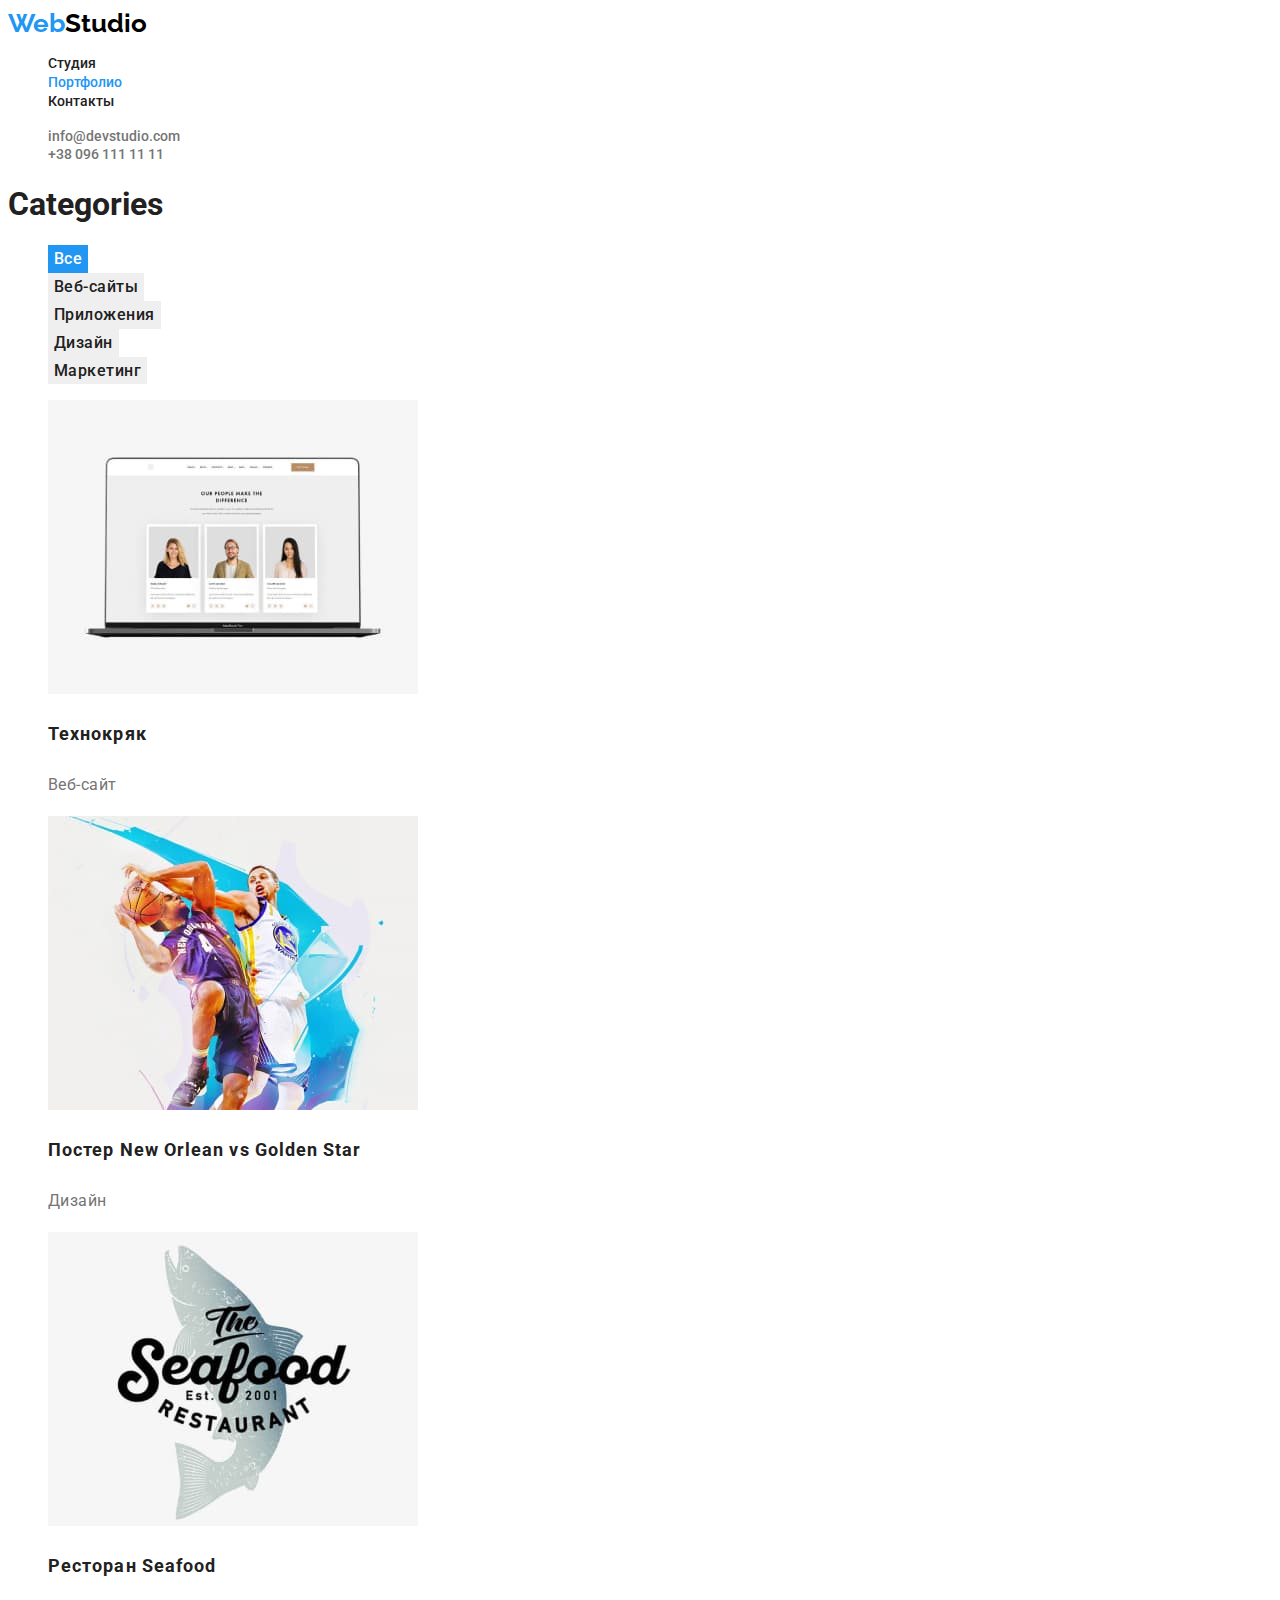
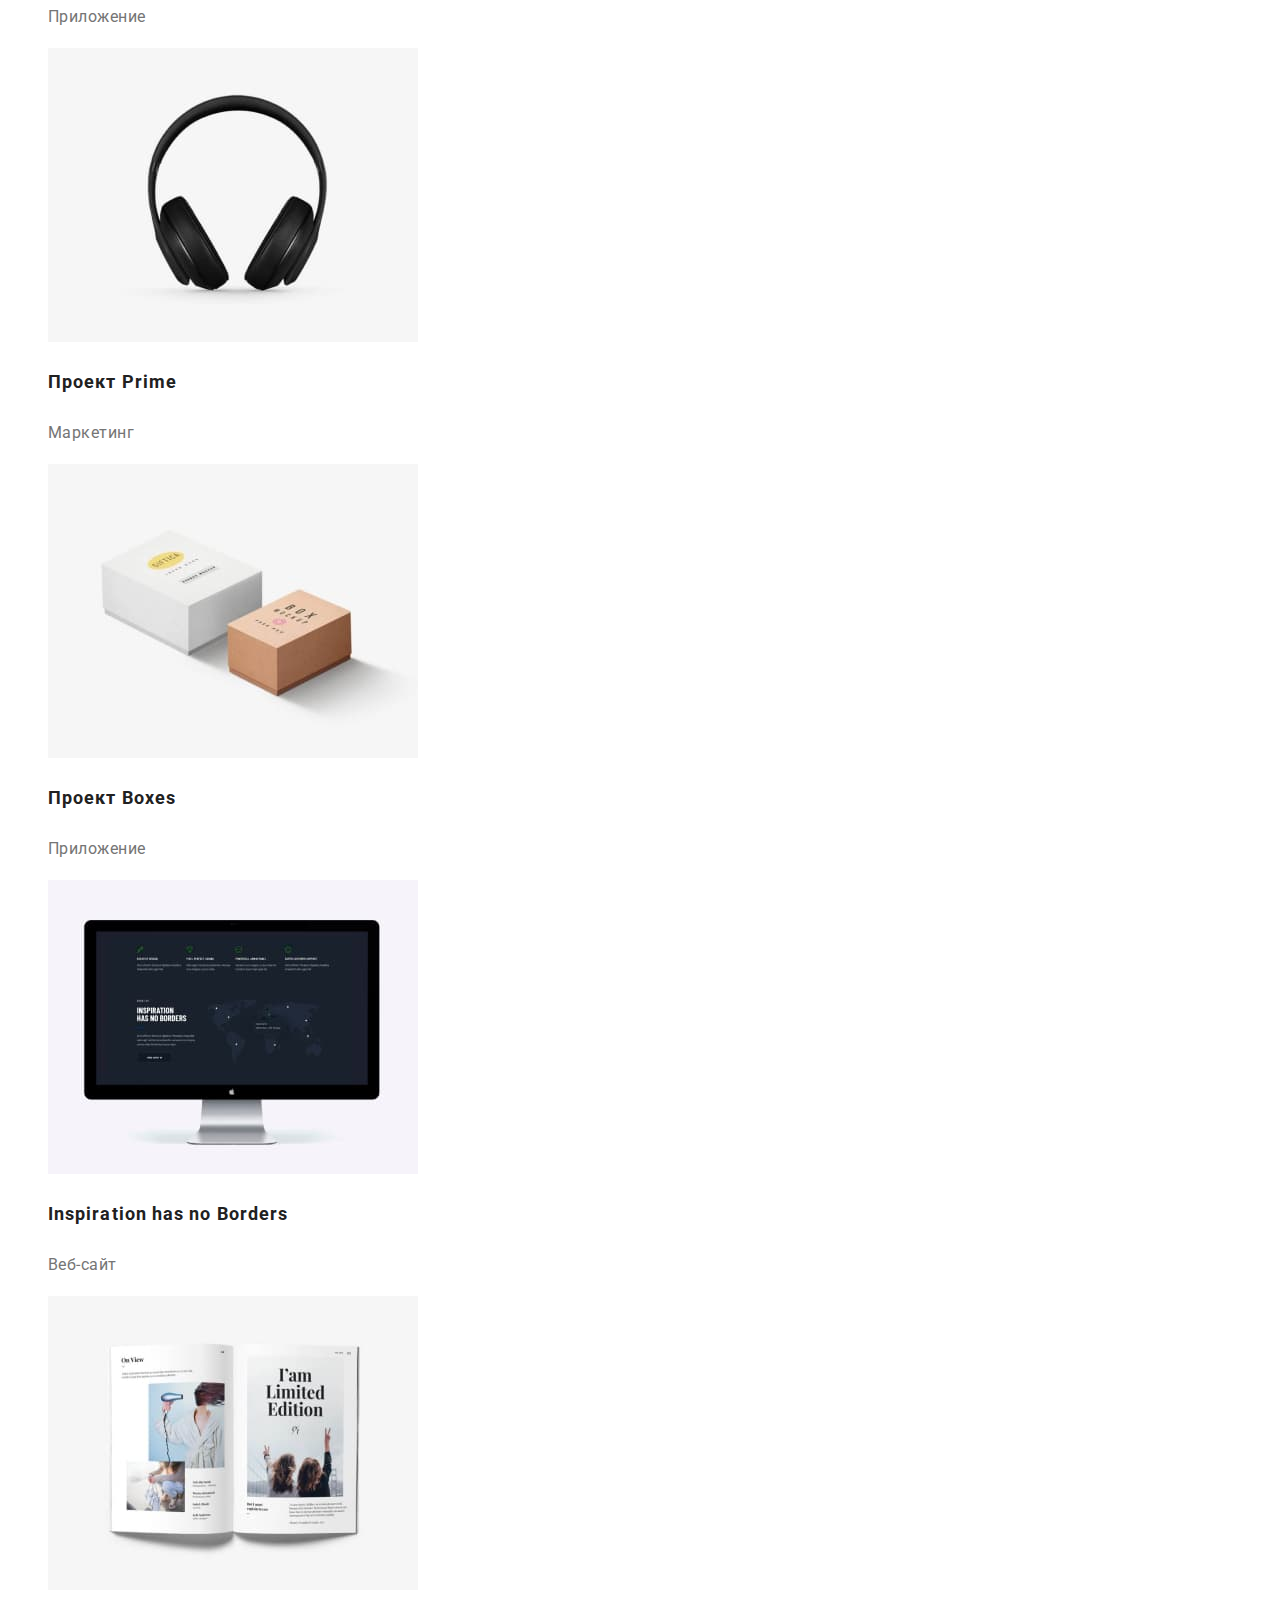
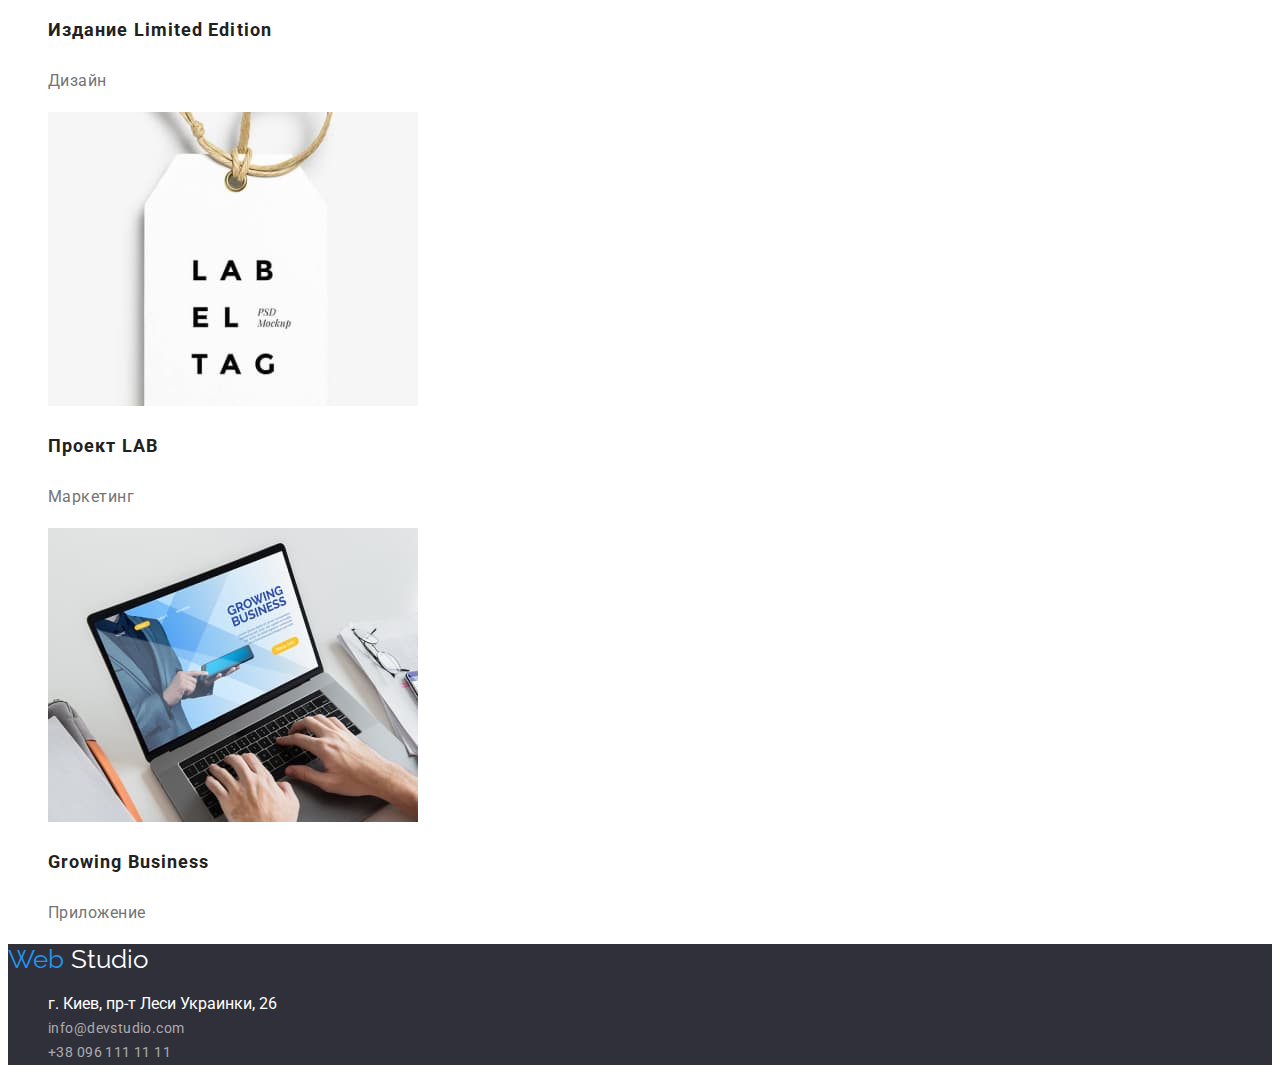
==== portfolio.html @ 00b762d5 "Перенёс файлы с второго репозитория" ====
<!DOCTYPE html>
<html lang="ru">
  <head>
    <meta charset="UTF-8" />
    <meta http-equiv="X-UA-Compatible" content="IE=edge" />
    <meta name="Portfolio" content="width=device-width, initial-scale=1.0" />
    <title>Document</title>
    <link rel="preconnect" href="https://fonts.googleapis.com" />
    <link rel="preconnect" href="https://fonts.gstatic.com" crossorigin />
    <link
      href="https://fonts.googleapis.com/css2?family=Raleway:wght@700&family=Roboto:wght@400;500;700;900&display=swap"
      rel="stylesheet"
    />
    <link rel="stylesheet" href="./css/style.css" />
  </head>
  <body>
    <!-- Шапка -->
    <header class="cap">
      <nav>
        <a href="./index.html" class="logo"
          ><span class="logo-blue">Web</span>Studio</a
        >
        <ul class="navigationtabs">
          <li><a href="./index.html" class="link">Студия</a></li>
          <li><a href="./portfolio.html" class="link active">Портфолио</a></li>
          <li><a href="" class="link">Контакты</a></li>
        </ul>
      </nav>
      <ul>
        <li>
          <a href="mailto:info@devstudio.com" class="mail"
            >info@devstudio.com</a
          >
        </li>
        <li>
          <a href="callto:+380961111111" class="phone">+38 096 111 11 11</a>
        </li>
      </ul>
    </header>
    <!-- Мейн -->
    <main>
      <section>
        <h1>Categories</h1>
        <ul>
          <li>
            <button type="button" class="categories-button current">Все</button>
          </li>
          <li>
            <button type="button" class="categories-button">Веб-сайты</button>
          </li>
          <li>
            <button type="button" class="categories-button">Приложения</button>
          </li>
          <li>
            <button type="button" class="categories-button">Дизайн</button>
          </li>
          <li>
            <button type="button" class="categories-button">Маркетинг</button>
          </li>
        </ul>
        <ul>
          <li>
            <img src="./images/website.jpg" alt="Веб-сайт" width="370" />
            <h3 class="work-exampl-header">Технокряк</h3>
            <p class="work-example-paragraph">Веб-сайт</p>
          </li>
          <li>
            <img
              src="./images/poster.jpg"
              alt="Два баскетболиста на постере"
              width="370"
            />
            <h3 class="work-exampl-header">Постер New Orlean vs Golden Star</h3>
            <p class="work-example-paragraph">Дизайн</p>
          </li>
          <li>
            <img src="./images/seafood.jpg" alt="Лого ресторана" width="370" />
            <h3 class="work-exampl-header">Ресторан Seafood</h3>
            <p class="work-example-paragraph">Приложение</p>
          </li>
          <li>
            <img src="./images/headphones.jpg" alt="Наушники" width="370" />
            <h3 class="work-exampl-header">Проект Prime</h3>
            <p class="work-example-paragraph">Маркетинг</p>
          </li>
          <li>
            <img src="./images/boxes.jpg" alt="Две коробки" width="370" />
            <h3 class="work-exampl-header">Проект Boxes</h3>
            <p class="work-example-paragraph">Приложение</p>
          </li>
          <li>
            <img
              src="./images/scndwebsite.jpg"
              alt="Второй веб-сайт"
              width="370"
            />
            <h3 class="work-exampl-header">Inspiration has no Borders</h3>
            <p class="work-example-paragraph">Веб-сайт</p>
          </li>
          <li>
            <img src="./images/magazine.jpg" alt="Журнал" width="370" />
            <h3 class="work-exampl-header">Издание Limited Edition</h3>
            <p class="work-example-paragraph">Дизайн</p>
          </li>
          <li>
            <img src="./images/lab.jpg" alt="Лого LAB" width="370" />
            <h3 class="work-exampl-header">Проект LAB</h3>
            <p class="work-example-paragraph">Маркетинг</p>
          </li>
          <li>
            <img src="./images/business.jpg" alt="Лого LAB" width="370" />
            <h3 class="work-exampl-header">Growing Business</h3>
            <p class="work-example-paragraph">Приложение</p>
          </li>
        </ul>
      </section>
    </main>
    <footer class="basement">
      <a href="index.html" class="footer-logo">
        <span class="footer-logo-blue">Web</span> Studio</a
      >
      <address>
        <ul>
          <li>
            <a href="https://goo.gl/maps/u381TuipqdCtVo7J7" class="office"
              >г. Киев, пр-т Леси Украинки, 26</a
            >
          </li>
          <li>
            <a href="mailto:info@devstudio.com" class="footer-mail"
              >info@devstudio.com</a
            >
          </li>
          <li>
            <a href="callto:+380961111111" class="footer-phone"
              >+38 096 111 11 11</a
            >
          </li>
        </ul>
      </address>
    </footer>
  </body>
</html>
---- css/style.css ----
/* Цвета которые будут задействованы в макете */

:root {
  /* Body */
  --header-body: #ffffff;
  --hero-body: #2f303a;
  --first-section-body: #e5e5e5;
  --secont-section-body: #f5f4fa;
  --footer-body: #2f303a;

  /* Text */
  --hero-text: #ffffff;
  --logo-text-black: #000000;
  --logo-text-blue: #2196f3;
  --header-text: #212121;
  --paragraph-text: #757575;
}

body {
  font-family: "roboto", sans-serif;
  color: #757575;
}

a {
  text-decoration: none;
}

a:hover {
  color: var(--logo-text-blue);
}

a:focus {
  color: var(--logo-text-blue);
}

ul {
  list-style: none;
}

h1,
h2,
h3 {
  color: var(--header-text);
}

/* !!!Header style!!! */

.cap {
  background-color: var(--header-body);
  line-height: 1.17;
}

/* Logo */
.logo {
  color: var(--logo-text-black);
  font-size: 26px;
  font-family: "Raleway", sans-serif;
  font-weight: 700;
}

.logo-blue {
  color: var(--logo-text-blue);
}

.logo:visited,
.logo:hover {
  color: var(--logo-text-black);
}

.logo-blue:visited {
  color: var(--logo-text-blue);
}

/* Nav Bar */
.navigationtabs {
  color: var(--header-text);
}

.navigationtabs .link {
  color: inherit;
  font-weight: 500;
  font-size: 14px;
}

.navigationtabs .link.active {
  color: var(--logo-text-blue);
}

.navigationtabs .link:hover,
.navigationtabs .link:focus {
  color: var(--logo-text-blue);
}

/* Mail and Phone */
.mail {
  color: var(--paragraph-text);
  font-weight: 500;
  font-size: 14px;
}

.phone {
  color: var(--paragraph-text);
  font-weight: 500;
  font-size: 14px;
}

/* !!!Main!!! */
/* Hero Section */
.hero-section {
  background-color: var(--hero-body);
}

.hero-text {
  color: var(--hero-text);
  font-weight: 900;
  line-height: 1.36;
  font-size: 44px;
  text-align: center;
  letter-spacing: 0.06em;
  text-transform: uppercase;
}

.hero-button {
  color: #ffffff;
  background-color: var(--logo-text-blue);
  border: none;
  font-weight: 500;
  font-size: 16px;
  line-height: 1.87;
  cursor: pointer;
}

.second-section-header {
  font-size: 14px;
  font-weight: 700;
  line-height: 1.14;
  letter-spacing: 0.03em;
  text-transform: uppercase;
}

.second-section-paragraph {
  font-size: 14px;
  line-height: 1.71;
  letter-spacing: 0.03em;
}

.section-title {
  font-size: 36px;
  font-weight: 700;
  line-height: 1.17;
  text-align: center;
  letter-spacing: 0.03em;
}

.name {
  font-size: 16px;
  font-weight: 500;
  line-height: 0.84;
  letter-spacing: 0.03em;
  font-style: normal;
}

.description {
  font-size: 16px;
  font-weight: 400;
  font-style: normal;
  line-height: 0.84;
  letter-spacing: 0.03em;
}
/* !!!Footer!!! */

.basement {
  background-color: var(--footer-body);
}

/* Footerlogo */
.footer-logo {
  color: var(--header-body);
  font-size: 26px;
  font-family: "Raleway", sans-serif;
  line-height: 1.17;
}

.footer-logo-blue {
  color: var(--logo-text-blue);
}

.footer-logo:visited,
.footer-logo:hover {
  color: var(--header-body);
}

/* Adress */

.office {
  color: #ffffff;
  line-height: 1.71;
  font-style: normal;
}

.footer-mail,
.footer-phone {
  color: rgba(255, 255, 255, 0.6);
  line-height: 1.71;
  font-size: 14px;
  letter-spacing: 0.03em;
  font-style: normal;
}

/* Categories */

.categories-button {
  font-family: "Roboto", sans-serif;
  border: none;
  font-size: 16px;
  font-weight: 500;
  line-height: 1.62;
  letter-spacing: 0.03em;
  color: #212121;
  cursor: pointer;
}

.categories-button:hover,
.categories-button:focus {
  background-color: var(--logo-text-blue);
  color: var(--hero-text);
}

.categories-button.current {
  background-color: var(--logo-text-blue);
  color: var(--hero-text);
}

.work-exampl-header {
  font-size: 18px;
  font-weight: 700;
  line-height: 2;
  letter-spacing: 0.06em;
  font-style: normal;
}

.work-example-paragraph {
  font-size: 16px;
  line-height: 1.87;
  font-style: normal;
  letter-spacing: 0.03em;
}
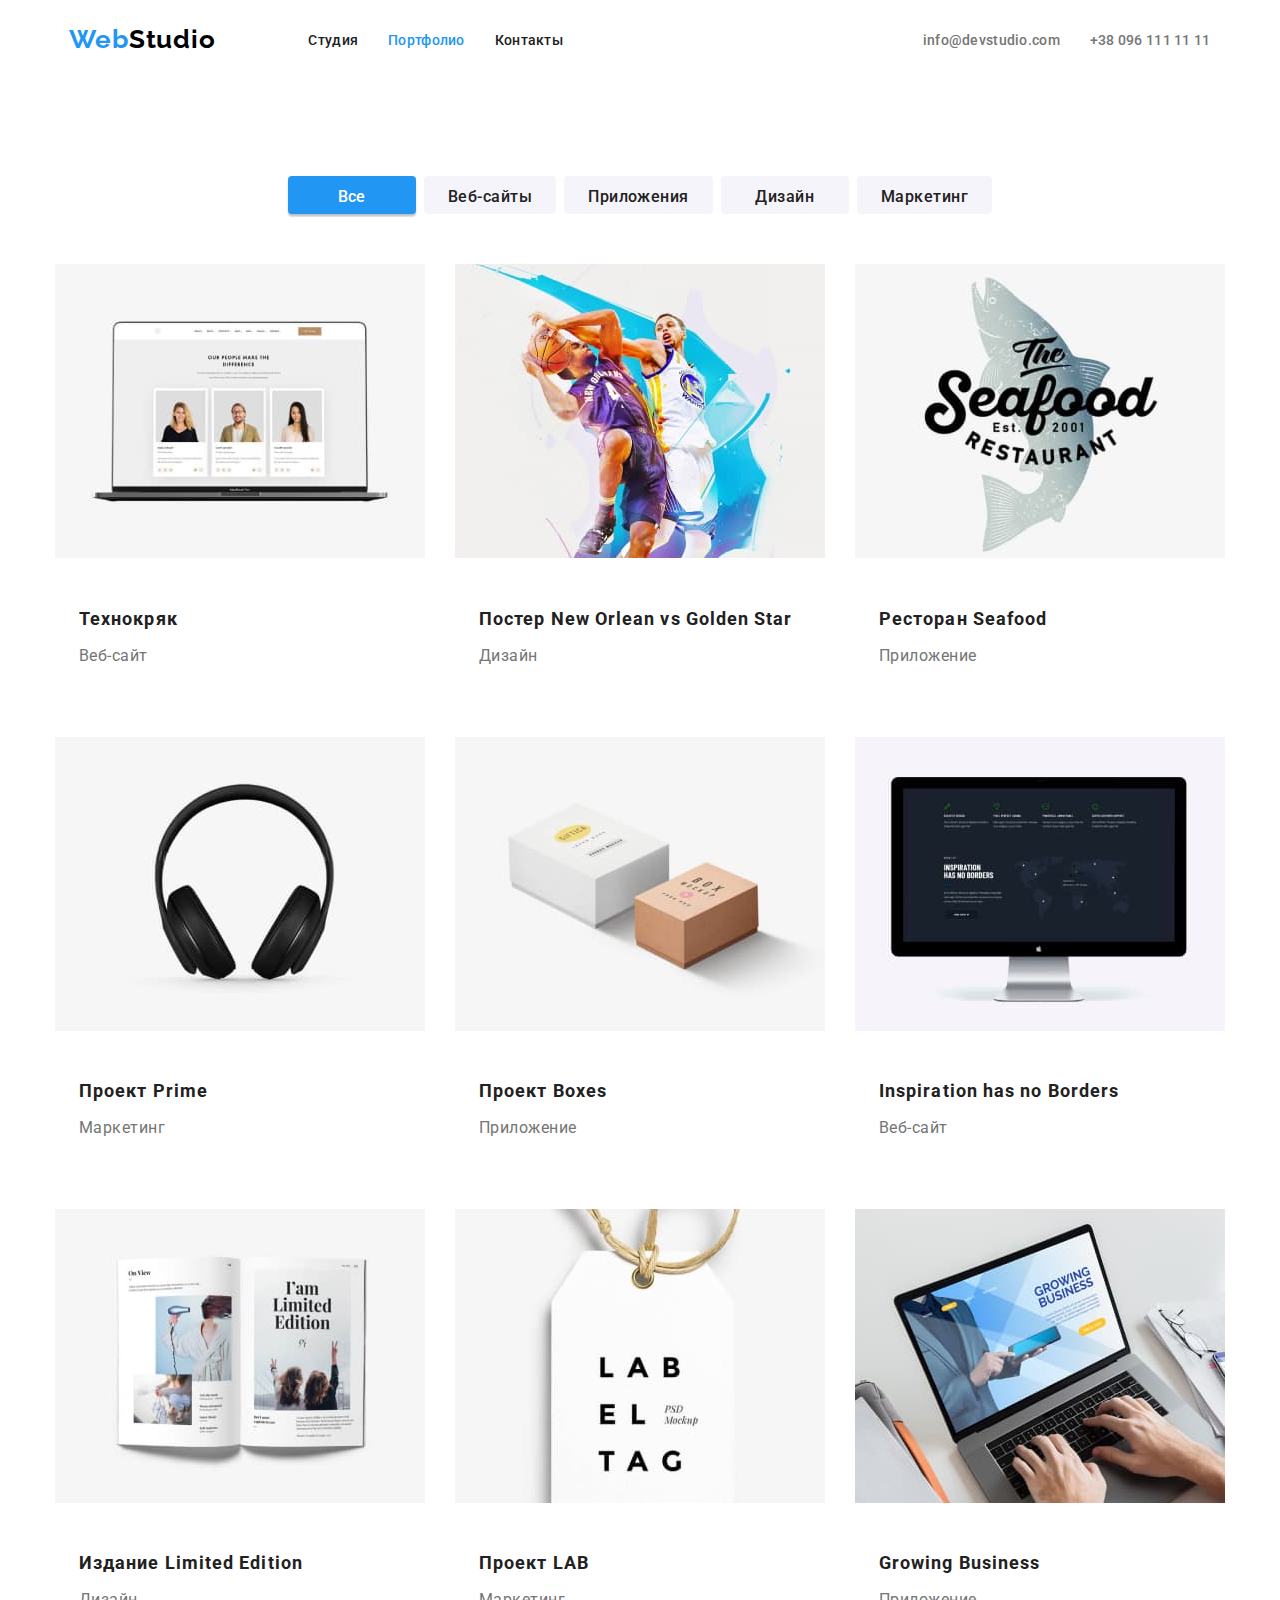
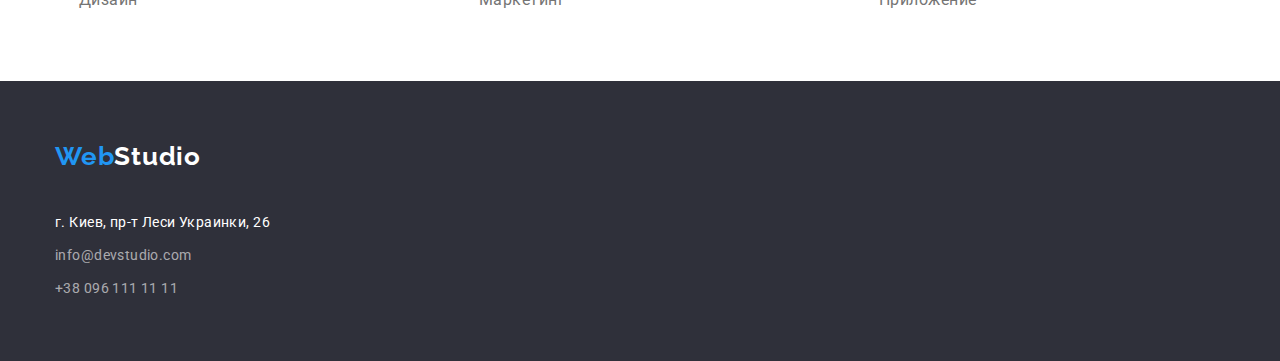
==== commit c5914628: "Сделал ДЗ" ====
--- a/portfolio.html
+++ b/portfolio.html
@@ -5,6 +5,10 @@
     <meta http-equiv="X-UA-Compatible" content="IE=edge" />
     <meta name="Portfolio" content="width=device-width, initial-scale=1.0" />
     <title>Document</title>
+    <link
+      rel="stylesheet"
+      href="https://cdnjs.cloudflare.com/ajax/libs/modern-normalize/1.0.0/modern-normalize.min.css"
+    />
     <link rel="preconnect" href="https://fonts.googleapis.com" />
     <link rel="preconnect" href="https://fonts.gstatic.com" crossorigin />
     <link
@@ -15,129 +19,146 @@
   </head>
   <body>
     <!-- Шапка -->
-    <header class="cap">
-      <nav>
-        <a href="./index.html" class="logo"
-          ><span class="logo-blue">Web</span>Studio</a
-        >
-        <ul class="navigationtabs">
-          <li><a href="./index.html" class="link">Студия</a></li>
-          <li><a href="./portfolio.html" class="link active">Портфолио</a></li>
-          <li><a href="" class="link">Контакты</a></li>
+    <header>
+      <div class="container">
+        <nav class="nav-box">
+          <a href="index.html" class="logo"
+            ><span class="logo blue">Web</span>Studio</a
+          >
+          <ul class="header-link">
+            <li class="item links">
+              <a href="" class="link">Студия</a>
+            </li>
+            <li class="item links">
+              <a href="./portfolio.html" class="link active">Портфолио</a>
+            </li>
+            <li class="item links"><a href="" class="link">Контакты</a></li>
+          </ul>
+        </nav>
+        <ul class="adress">
+          <li class="item adress">
+            <a href="mailto:info@devstudio.com" class="mail-phone"
+              >info@devstudio.com</a
+            >
+          </li>
+          <li>
+            <a href="callto:+380961111111" class="mail-phone"
+              >+38 096 111 11 11</a
+            >
+          </li>
         </ul>
-      </nav>
-      <ul>
-        <li>
-          <a href="mailto:info@devstudio.com" class="mail"
-            >info@devstudio.com</a
-          >
-        </li>
-        <li>
-          <a href="callto:+380961111111" class="phone">+38 096 111 11 11</a>
-        </li>
-      </ul>
+      </div>
     </header>
     <!-- Мейн -->
     <main>
       <section>
-        <h1>Categories</h1>
-        <ul>
-          <li>
-            <button type="button" class="categories-button current">Все</button>
-          </li>
-          <li>
-            <button type="button" class="categories-button">Веб-сайты</button>
-          </li>
-          <li>
-            <button type="button" class="categories-button">Приложения</button>
-          </li>
-          <li>
-            <button type="button" class="categories-button">Дизайн</button>
-          </li>
-          <li>
-            <button type="button" class="categories-button">Маркетинг</button>
-          </li>
-        </ul>
-        <ul>
-          <li>
-            <img src="./images/website.jpg" alt="Веб-сайт" width="370" />
-            <h3 class="work-exampl-header">Технокряк</h3>
-            <p class="work-example-paragraph">Веб-сайт</p>
-          </li>
-          <li>
-            <img
-              src="./images/poster.jpg"
-              alt="Два баскетболиста на постере"
-              width="370"
-            />
-            <h3 class="work-exampl-header">Постер New Orlean vs Golden Star</h3>
-            <p class="work-example-paragraph">Дизайн</p>
-          </li>
-          <li>
-            <img src="./images/seafood.jpg" alt="Лого ресторана" width="370" />
-            <h3 class="work-exampl-header">Ресторан Seafood</h3>
-            <p class="work-example-paragraph">Приложение</p>
-          </li>
-          <li>
-            <img src="./images/headphones.jpg" alt="Наушники" width="370" />
-            <h3 class="work-exampl-header">Проект Prime</h3>
-            <p class="work-example-paragraph">Маркетинг</p>
-          </li>
-          <li>
-            <img src="./images/boxes.jpg" alt="Две коробки" width="370" />
-            <h3 class="work-exampl-header">Проект Boxes</h3>
-            <p class="work-example-paragraph">Приложение</p>
-          </li>
-          <li>
-            <img
-              src="./images/scndwebsite.jpg"
-              alt="Второй веб-сайт"
-              width="370"
-            />
-            <h3 class="work-exampl-header">Inspiration has no Borders</h3>
-            <p class="work-example-paragraph">Веб-сайт</p>
-          </li>
-          <li>
-            <img src="./images/magazine.jpg" alt="Журнал" width="370" />
-            <h3 class="work-exampl-header">Издание Limited Edition</h3>
-            <p class="work-example-paragraph">Дизайн</p>
-          </li>
-          <li>
-            <img src="./images/lab.jpg" alt="Лого LAB" width="370" />
-            <h3 class="work-exampl-header">Проект LAB</h3>
-            <p class="work-example-paragraph">Маркетинг</p>
-          </li>
-          <li>
-            <img src="./images/business.jpg" alt="Лого LAB" width="370" />
-            <h3 class="work-exampl-header">Growing Business</h3>
-            <p class="work-example-paragraph">Приложение</p>
-          </li>
-        </ul>
+        <div class="portfolio-box">
+          <h1 class="portfolio-title">Categories</h1>
+          <ul class="portfolio-list portfolio-button-list">
+            <li class="button-item">
+              <button type="button" class="portfolio-button active">Все</button>
+            </li>
+            <li class="button-item">
+              <button type="button" class="portfolio-button">Веб-сайты</button>
+            </li>
+            <li class="button-item">
+              <button type="button" class="portfolio-button">Приложения</button>
+            </li>
+            <li class="button-item">
+              <button type="button" class="portfolio-button">Дизайн</button>
+            </li>
+            <li class="button-item">
+              <button type="button" class="portfolio-button">Маркетинг</button>
+            </li>
+          </ul>
+          <ul class="portfolio-list exemple">
+            <li class="portfolio-item">
+              <img src="./images/website.jpg" alt="Веб-сайт" width="370" />
+              <h3 class="exemple-header">Технокряк</h3>
+              <p class="portfolio-paragraph">Веб-сайт</p>
+            </li>
+            <li class="portfolio-item">
+              <img
+                src="./images/poster.jpg"
+                alt="Два баскетболиста на постере"
+                width="370"
+              />
+              <h3 class="exemple-header">Постер New Orlean vs Golden Star</h3>
+              <p class="portfolio-paragraph">Дизайн</p>
+            </li>
+            <li class="portfolio-item">
+              <img
+                src="./images/seafood.jpg"
+                alt="Лого ресторана"
+                width="370"
+              />
+              <h3 class="exemple-header">Ресторан Seafood</h3>
+              <p class="portfolio-paragraph">Приложение</p>
+            </li>
+            <li class="portfolio-item">
+              <img src="./images/headphones.jpg" alt="Наушники" width="370" />
+              <h3 class="exemple-header">Проект Prime</h3>
+              <p class="portfolio-paragraph">Маркетинг</p>
+            </li>
+            <li class="portfolio-item">
+              <img src="./images/boxes.jpg" alt="Две коробки" width="370" />
+              <h3 class="exemple-header">Проект Boxes</h3>
+              <p class="portfolio-paragraph">Приложение</p>
+            </li>
+            <li class="portfolio-item">
+              <img
+                src="./images/scndwebsite.jpg"
+                alt="Второй веб-сайт"
+                width="370"
+              />
+              <h3 class="exemple-header">Inspiration has no Borders</h3>
+              <p class="portfolio-paragraph">Веб-сайт</p>
+            </li>
+            <li class="portfolio-item">
+              <img src="./images/magazine.jpg" alt="Журнал" width="370" />
+              <h3 class="exemple-header">Издание Limited Edition</h3>
+              <p class="portfolio-paragraph">Дизайн</p>
+            </li>
+            <li class="portfolio-item">
+              <img src="./images/lab.jpg" alt="Лого LAB" width="370" />
+              <h3 class="exemple-header">Проект LAB</h3>
+              <p class="portfolio-paragraph">Маркетинг</p>
+            </li>
+            <li class="portfolio-item">
+              <img src="./images/business.jpg" alt="Лого LAB" width="370" />
+              <h3 class="exemple-header">Growing Business</h3>
+              <p class="portfolio-paragraph">Приложение</p>
+            </li>
+          </ul>
+        </div>
       </section>
     </main>
     <footer class="basement">
-      <a href="index.html" class="footer-logo">
-        <span class="footer-logo-blue">Web</span> Studio</a
-      >
-      <address>
-        <ul>
-          <li>
-            <a href="https://goo.gl/maps/u381TuipqdCtVo7J7" class="office"
-              >г. Киев, пр-т Леси Украинки, 26</a
-            >
-          </li>
-          <li>
-            <a href="mailto:info@devstudio.com" class="footer-mail"
-              >info@devstudio.com</a
-            >
-          </li>
-          <li>
-            <a href="callto:+380961111111" class="footer-phone"
-              >+38 096 111 11 11</a
-            >
-          </li>
-        </ul>
-      </address>
+      <div class="basement-box">
+        <a href="index.html" class="logo basement">
+          <span class="logo blue">Web</span
+          ><span class="logo white">Studio</span></a
+        >
+        <address>
+          <ul class="footer-adress">
+            <li>
+              <a href="https://goo.gl/maps/u381TuipqdCtVo7J7" class="location"
+                >г. Киев, пр-т Леси Украинки, 26</a
+              >
+            </li>
+            <li class="footer-link">
+              <a href="mailto:info@devstudio.com" class="footer-mail-phone"
+                >info@devstudio.com</a
+              >
+            </li>
+            <li class="footer-link">
+              <a href="callto:+380961111111" class="footer-mail-phone"
+                >+38 096 111 11 11</a
+              >
+            </li>
+          </ul>
+        </address>
+      </div>
     </footer>
   </body>
 </html>
--- a/css/style.css
+++ b/css/style.css
@@ -1,247 +1,525 @@
-/* Цвета которые будут задействованы в макете */
-
 :root {
-  /* Body */
-  --header-body: #ffffff;
-  --hero-body: #2f303a;
-  --first-section-body: #e5e5e5;
-  --secont-section-body: #f5f4fa;
-  --footer-body: #2f303a;
-
-  /* Text */
-  --hero-text: #ffffff;
-  --logo-text-black: #000000;
-  --logo-text-blue: #2196f3;
-  --header-text: #212121;
-  --paragraph-text: #757575;
+  --logo-color-black: #000000;
+  --color-blue: #2196f3;
+  --color-hero-header: #ffffff;
+  --any-header-color-: #212121;
+  --color-paragrapgh: #757575;
+  --hero-background-color: #2F303A;
+  --team-section-color: #F5F4FA; 
+
+  --portfolio-button-color: #F5F4FA; 
 }
 
 body {
   font-family: "roboto", sans-serif;
-  color: #757575;
-}
-
-a {
+  color: var(--color-paragrapgh);
+}
+
+/* Лого */
+.logo {
+  font-family: "Raleway";
+  font-weight: 700;
+  font-size: 26px;
+  line-height: 1.192;
+  letter-spacing: 0.03em;
+  color: var(--logo-color-black);
   text-decoration: none;
-}
-
-a:hover {
-  color: var(--logo-text-blue);
-}
-
-a:focus {
-  color: var(--logo-text-blue);
-}
-
-ul {
+
+  margin-top: 24px;
+  margin-bottom: 25px; 
+}
+
+.blue {
+  color: var(--color-blue);
+}
+
+.white {
+  color: var(--color-hero-header);
+}
+
+/* Списки */
+.team-list, .work-list, .benefits-list {
   list-style: none;
-}
-
-h1,
-h2,
-h3 {
-  color: var(--header-text);
-}
-
-/* !!!Header style!!! */
-
-.cap {
-  background-color: var(--header-body);
-  line-height: 1.17;
-}
-
-/* Logo */
-.logo {
-  color: var(--logo-text-black);
-  font-size: 26px;
-  font-family: "Raleway", sans-serif;
-  font-weight: 700;
-}
-
-.logo-blue {
-  color: var(--logo-text-blue);
-}
-
-.logo:visited,
-.logo:hover {
-  color: var(--logo-text-black);
-}
-
-.logo-blue:visited {
-  color: var(--logo-text-blue);
-}
-
-/* Nav Bar */
-.navigationtabs {
-  color: var(--header-text);
-}
-
-.navigationtabs .link {
-  color: inherit;
+  margin-top: 0;
+  margin-bottom: 0;
+  padding-left: 0;
+}
+
+
+/* !!!Хедер!!! */
+
+.container {
+display: flex;
+justify-content:space-around;
+
+width: 1200px;
+margin: 0 auto;
+padding: 0px 15px;
+}
+
+/* Навигация по сайту */
+.header-link {
   font-weight: 500;
   font-size: 14px;
-}
-
-.navigationtabs .link.active {
-  color: var(--logo-text-blue);
-}
-
-.navigationtabs .link:hover,
-.navigationtabs .link:focus {
-  color: var(--logo-text-blue);
-}
-
-/* Mail and Phone */
-.mail {
-  color: var(--paragraph-text);
+  line-height: 1.142;
+  letter-spacing: 0.02em;
+
+  list-style: none;
+  margin-top: 0;
+  margin-bottom: 0;
+  margin-left: 93px;
+  margin-right: 331px;
+  padding-left: 0;
+
+  display: flex;
+}
+
+.item.links:not(:lastchild) {
+  margin-right: 50px;
+}
+
+.nav-box {
+  display: flex;
+  align-items: center;
+}
+
+.link,
+.link:visited {
+  color: var(--any-header-color-);
+
+  text-decoration: none;
+}
+
+.link:hover,
+.link:focus {
+  color: var(--color-blue);
+}
+
+.link.active {
+  color: var(--color-blue);
+}
+
+/* Adress */
+
+.adress {
   font-weight: 500;
   font-size: 14px;
-}
-
-.phone {
-  color: var(--paragraph-text);
-  font-weight: 500;
-  font-size: 14px;
-}
-
-/* !!!Main!!! */
-/* Hero Section */
-.hero-section {
-  background-color: var(--hero-body);
-}
-
-.hero-text {
-  color: var(--hero-text);
-  font-weight: 900;
-  line-height: 1.36;
-  font-size: 44px;
+  line-height: 1.142;
+  letter-spacing: 0.02em;
+  list-style: none;
+
+  padding-left: 0;
+  margin-top: 0;
+  margin-bottom: 0;
+
+  display: flex;
+  align-items: center;
+}
+
+.item.adress:not(:first-child) {
+  margin-left: 50px;
+}
+.item.adress{
+  margin-right: 0px;
+  margin-bottom: ;
+}
+
+ .mail-phone{
+  display: inline-block;
+  color:   color: var(--color-paragrapgh);
+  text-decoration: none;
+}
+
+
+.mail-phone:hover,
+.mail-phone:focus {
+  color: var(--color-blue);
+}
+
+/* !!!Mейн!!! */
+
+/* Секция герой */
+
+/* Фон */
+.hero {
+  background-color: var(--hero-background-color);
+}
+
+/* Коробка */
+.hero-box {
+
+  display: flex;
+  width: 1200px;
+  margin: 0 auto;
+  padding: 0px 15px;
+  justify-content: center;
+  align-items: center;
+  flex-wrap: wrap;
+}
+
+/* Заголовок */
+.hero-title {
+font-weight: 900;
+font-size: 44px;
+line-height: 1.363;
+color: var(--color-hero-header);
+
+text-align: center;
+letter-spacing: 0.06em;
+text-transform: uppercase;
+
+margin-top: 200px;
+margin-left: 252px;
+margin-right: 252px;
+width: 696px;
+}
+
+/* Кнопка */
+.button {
+  box-shadow: 0px 4px 4px rgba(0, 0, 0, 0.15);
+  border-radius: 4px;
+
+  background-color: var(--color-blue);
+  color: var(--color-hero-header);
+  font-weight: 700;
+  font-size: 16px;
+  line-height: 1.875;
+  border: 2px solid transparent;
+
+  padding: 10px 32px 10px 32px;
   text-align: center;
   letter-spacing: 0.06em;
-  text-transform: uppercase;
-}
-
-.hero-button {
-  color: #ffffff;
-  background-color: var(--logo-text-blue);
-  border: none;
-  font-weight: 500;
-  font-size: 16px;
-  line-height: 1.87;
+  margin-bottom: 200px;
+
   cursor: pointer;
 }
 
-.second-section-header {
-  font-size: 14px;
-  font-weight: 700;
-  line-height: 1.14;
-  letter-spacing: 0.03em;
-  text-transform: uppercase;
-}
-
-.second-section-paragraph {
-  font-size: 14px;
-  line-height: 1.71;
-  letter-spacing: 0.03em;
-}
-
-.section-title {
-  font-size: 36px;
-  font-weight: 700;
-  line-height: 1.17;
+/* Секция преимущества */
+.benefits-list {
+display: flex;
+margin-top: 0;
+margin-bottom: 0;
+padding-right: 0;
+padding-left: 0;
+}
+
+.benefits-box {
+
+  width: 1200px;
+  padding: 0px 15px;
+  margin-left: auto;
+  margin-right: auto;
+
+}
+
+.item:not(:last-child){
+  margin-right: 30px;
+}
+
+/* Заголовок */
+.benefits-title {
+  color: transparent;
+  margin-top: 0;
+  margin-bottom: 0;
+  
+}
+
+.benefits-header{
+font-weight: 700;
+font-size: 14px;
+line-height: 1.142;
+letter-spacing: 0.03em;
+text-transform: uppercase;
+color: var(--any-header-color-);
+margin-top: 0;
+margin-bottom: 10px;
+}
+
+/* Параграф */
+.benefits-paragraph {
+font-size: 14px;
+line-height: 24px;
+letter-spacing: 0.03em;
+color:var(--color-paragrapgh);
+
+
+margin-top: 0;
+margin-bottom: 0;
+min-width: 270px;
+}
+
+/* Секция - чем мы занимаемся */
+.picture-box {
+  display: flex;
+  flex-wrap: wrap;
+  justify-content: center;
+
+
+  width: 1200px;
+  padding: 0px 15px;
+  margin: 0 auto;
+}
+
+.work-list {
+  display: flex;
+  padding-left: 0;
+}
+
+.item.picture {
+margin-bottom: 94px;
+}
+
+.item.picture:not(:lastchild) {
+  margin-right: 30px;
+}
+
+/* Заголовок  */
+.scndheader {
+font-weight: 700;
+font-size: 36px;
+line-height: 0.857;
+text-align: center;
+letter-spacing: 0.03em;
+color: var(--any-header-color-);
+
+margin-top: 94px;
+margin-bottom: 50px;
+}
+
+/* Секция - команда */
+.team-section {
+background-color: var(--team-section-color);
+}
+
+.team-box {
+width: 1200px;
+margin: 0 auto;
+padding: 0px 15px;
+
+display: flex;
+flex-wrap: wrap;
+justify-content: center;
+}
+
+.team-list {
+  display: flex;
+}
+
+/* Заголовок */
+.scndheader.team {
+  margin-top: 94px;
+  margin-bottom: 50px;
+}
+
+/* Имена */
+.names {
+font-weight: 500;
+font-size: 16px;
+line-height: 0.842;
+letter-spacing: 0.03em;
+color: var(--any-header-color-);
+
+margin-top: 30px;
+margin-bottom: 10px;
+text-align: center;
+}
+
+/* Должность */
+.position {
+font-size: 16px;
+line-height: 0.842;
+letter-spacing: 0.03em;
+color: var(--color-paragrapgh);
+
+margin-top: 0;
+margin-bottom: 0;
+text-align: center;
+}
+
+/* Футер */
+.basement-box {
+  width: 1200px;
+  padding: 0px 15px;
+  margin-left: auto;
+  margin-right: auto;
+}
+
+/* Фон */
+.basement {
+  background-color: var(--hero-background-color);
+}
+
+.logo.basement {
+  display: inline-block;
+  margin-top: 60px;
+}
+
+.footer-adress {
+font-style: normal;
+font-size: 14px;
+line-height: 1.714;
+letter-spacing: 0.03em;
+list-style: none;
+
+
+display: inline-block;
+padding-left: 0;
+margin-bottom: 60px;
+}
+
+.footer-mail-phone {
+  color: rgba(255, 255, 255, 0.6);
+  text-decoration: none;
+}
+
+.footer-mail-phone:not(:last-child){
+  margin-bottom: 9px;
+}
+
+.footer-link:not(:last-child){
+  margin-bottom: 9px;
+}
+
+.location {
+font-style: normal;
+font-size: 14px;
+line-height: 1.714;
+letter-spacing: 0.03em;
+color: var(--color-hero-header);
+text-decoration: none;
+
+display:inline-block;
+margin-bottom: 9px;
+}
+
+.location:hover, 
+.location:focus, 
+.footer-mail-phone:hover, 
+.footer-mail-phone:focus {
+color: var(--color-blue);
+}
+
+
+
+
+
+  /* !!!Портфолио!!! */
+
+  /* Бокс */
+  .portfolio-box {
+  width: 1200px;
+  padding: 0px 15px;
+  margin-left: auto;
+  margin-right: auto;
+  }
+
+  /* Список */
+ .portfolio-list {
+  list-style: none;
+
+  display: flex;
+  flex-wrap: wrap;
+  justify-content: center;
+  align-items: ;
+  padding-left: 0;
+  margin-bottom: 0;
+  margin-top: 0;
+}
+
+
+/* Заголовок */
+.portfolio-title {
+  margin-top: 0;
+  margin-bottom: 0;
   text-align: center;
-  letter-spacing: 0.03em;
-}
-
-.name {
-  font-size: 16px;
-  font-weight: 500;
-  line-height: 0.84;
-  letter-spacing: 0.03em;
-  font-style: normal;
-}
-
-.description {
-  font-size: 16px;
-  font-weight: 400;
-  font-style: normal;
-  line-height: 0.84;
-  letter-spacing: 0.03em;
-}
-/* !!!Footer!!! */
-
-.basement {
-  background-color: var(--footer-body);
-}
-
-/* Footerlogo */
-.footer-logo {
-  color: var(--header-body);
-  font-size: 26px;
-  font-family: "Raleway", sans-serif;
-  line-height: 1.17;
-}
-
-.footer-logo-blue {
-  color: var(--logo-text-blue);
-}
-
-.footer-logo:visited,
-.footer-logo:hover {
-  color: var(--header-body);
-}
-
-/* Adress */
-
-.office {
-  color: #ffffff;
-  line-height: 1.71;
-  font-style: normal;
-}
-
-.footer-mail,
-.footer-phone {
-  color: rgba(255, 255, 255, 0.6);
-  line-height: 1.71;
-  font-size: 14px;
-  letter-spacing: 0.03em;
-  font-style: normal;
-}
-
-/* Categories */
-
-.categories-button {
-  font-family: "Roboto", sans-serif;
-  border: none;
-  font-size: 16px;
-  font-weight: 500;
-  line-height: 1.62;
-  letter-spacing: 0.03em;
-  color: #212121;
-  cursor: pointer;
-}
-
-.categories-button:hover,
-.categories-button:focus {
-  background-color: var(--logo-text-blue);
-  color: var(--hero-text);
-}
-
-.categories-button.current {
-  background-color: var(--logo-text-blue);
-  color: var(--hero-text);
-}
-
-.work-exampl-header {
-  font-size: 18px;
-  font-weight: 700;
-  line-height: 2;
-  letter-spacing: 0.06em;
-  font-style: normal;
-}
-
-.work-example-paragraph {
-  font-size: 16px;
-  line-height: 1.87;
-  font-style: normal;
-  letter-spacing: 0.03em;
-}
+  color: transparent;
+}
+
+/* Всё что связано с кнопками */
+.portfolio-button-list {
+  margin-top: 59.5px;
+  margin-bottom: 50px;
+}
+
+/* Сама кнопка */
+.portfolio-button {
+min-width: 128px;
+height: 38px;
+padding: 6px 22px;
+
+background: var(--portfolio-button-color);
+border-radius: 4px;
+
+border: 2px solid transparent;
+
+font-weight: 500;
+font-size: 16px;
+line-height: 1.625;
+
+text-align: center;
+letter-spacing: 0.03em;
+
+color: var(--any-header-color-);
+}
+
+.button-item:not(:last-child){
+  margin-right: 8px;
+}
+
+.portfolio-button.active {
+  background:var(--color-blue);
+
+  box-shadow: 0px 3px 1px rgba(0, 0, 0, 0.1), 0px 1px 2px rgba(0, 0, 0, 0.08), 0px 2px 2px rgba(0, 0, 0, 0.12);
+  border-radius: 4px;
+
+  color: var(--color-hero-header);
+}
+
+.portfolio-button:hover,
+.portfolio-button:focus {
+  background:var(--color-blue);
+
+  box-shadow: 0px 3px 1px rgba(0, 0, 0, 0.1), 0px 1px 2px rgba(0, 0, 0, 0.08), 0px 2px 2px rgba(0, 0, 0, 0.12);
+  border-radius: 4px;
+  border: 2px solid transparent;
+
+  color: var(--color-hero-header);
+}
+
+/* Примеры работ */
+.portfolio-item{
+  margin-right: 30px;
+  margin-bottom: 30px;
+}
+
+.portfolio-item:nth-child(3n){
+  margin-right: 0;
+}
+
+.portfolio-list.exemple {
+flex-wrap: wrap;
+}
+
+.exemple-header {
+font-weight: 700;
+font-size: 18px;
+line-height: 2;
+letter-spacing: 0.06em;
+color: var(--any-header-color-);
+
+min-width: 322px;
+padding: 20px 24px 0px 24px;
+margin-bottom: 0;
+}
+
+.portfolio-paragraph {
+font-size: 16px;
+line-height: 1.875;
+letter-spacing: 0.03em;
+color: var(--color-paragrapgh);
+
+min-width: 322px;
+padding: 0px 24px 20px 24px;
+margin-top: 4px;
+
+}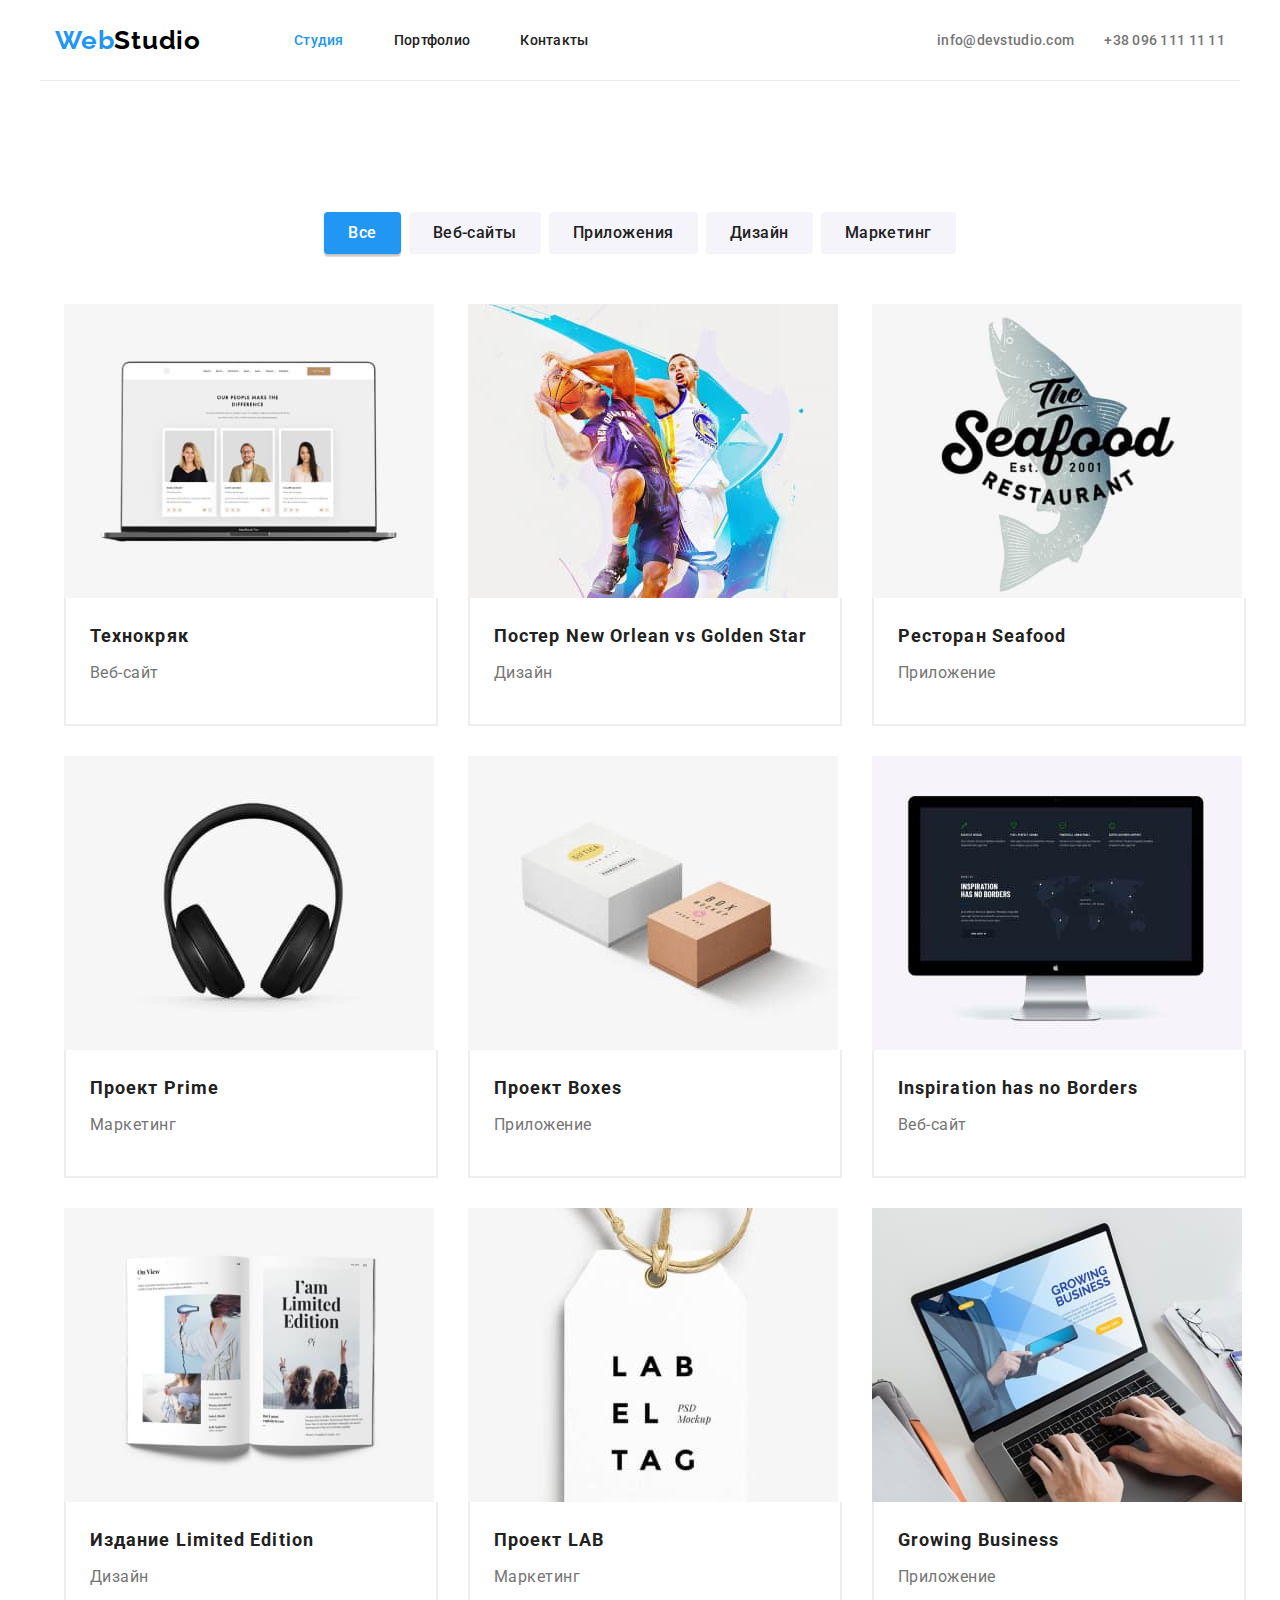
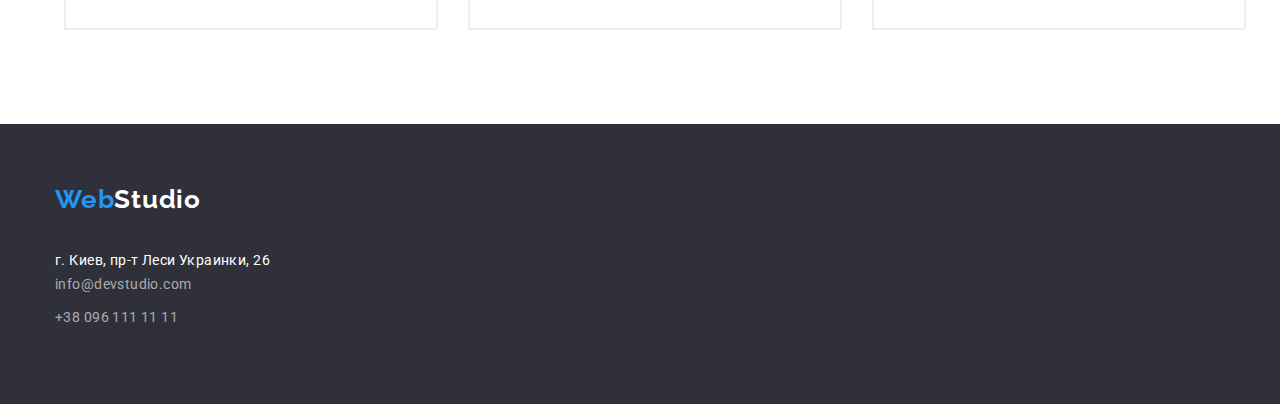
==== commit 2ef16f27: "Внёс правки, но но все :(" ====
--- a/portfolio.html
+++ b/portfolio.html
@@ -19,20 +19,20 @@
   </head>
   <body>
     <!-- Шапка -->
-    <header>
+    <header class="header">
       <div class="container">
         <nav class="nav-box">
           <a href="index.html" class="logo"
             ><span class="logo blue">Web</span>Studio</a
           >
           <ul class="header-link">
-            <li class="item links">
-              <a href="" class="link">Студия</a>
-            </li>
-            <li class="item links">
-              <a href="./portfolio.html" class="link active">Портфолио</a>
-            </li>
-            <li class="item links"><a href="" class="link">Контакты</a></li>
+            <li class="itemlinks">
+              <a href="" class="link active">Студия</a>
+            </li>
+            <li class="itemlinks">
+              <a href="./portfolio.html" class="link">Портфолио</a>
+            </li>
+            <li class="itemlinks"><a href="" class="link">Контакты</a></li>
           </ul>
         </nav>
         <ul class="adress">
@@ -41,7 +41,7 @@
               >info@devstudio.com</a
             >
           </li>
-          <li>
+          <li class="item adress">
             <a href="callto:+380961111111" class="mail-phone"
               >+38 096 111 11 11</a
             >
@@ -51,7 +51,7 @@
     </header>
     <!-- Мейн -->
     <main>
-      <section>
+      <section class="section">
         <div class="portfolio-box">
           <h1 class="portfolio-title">Categories</h1>
           <ul class="portfolio-list portfolio-button-list">
@@ -73,61 +73,112 @@
           </ul>
           <ul class="portfolio-list exemple">
             <li class="portfolio-item">
-              <img src="./images/website.jpg" alt="Веб-сайт" width="370" />
-              <h3 class="exemple-header">Технокряк</h3>
-              <p class="portfolio-paragraph">Веб-сайт</p>
+              <img
+                src="./images/website.jpg"
+                alt="Веб-сайт"
+                width="370"
+                class="card-image no-gap"
+              />
+              <div class="card-border">
+                <h3 class="exemple-header">Технокряк</h3>
+                <p class="portfolio-paragraph">Веб-сайт</p>
+              </div>
             </li>
             <li class="portfolio-item">
               <img
                 src="./images/poster.jpg"
                 alt="Два баскетболиста на постере"
                 width="370"
-              />
-              <h3 class="exemple-header">Постер New Orlean vs Golden Star</h3>
-              <p class="portfolio-paragraph">Дизайн</p>
+                class="card-image no-gap"
+              />
+              <div class="card-border">
+                <h3 class="exemple-header">Постер New Orlean vs Golden Star</h3>
+                <p class="portfolio-paragraph">Дизайн</p>
+              </div>
             </li>
             <li class="portfolio-item">
               <img
                 src="./images/seafood.jpg"
                 alt="Лого ресторана"
                 width="370"
-              />
-              <h3 class="exemple-header">Ресторан Seafood</h3>
-              <p class="portfolio-paragraph">Приложение</p>
-            </li>
-            <li class="portfolio-item">
-              <img src="./images/headphones.jpg" alt="Наушники" width="370" />
-              <h3 class="exemple-header">Проект Prime</h3>
-              <p class="portfolio-paragraph">Маркетинг</p>
-            </li>
-            <li class="portfolio-item">
-              <img src="./images/boxes.jpg" alt="Две коробки" width="370" />
-              <h3 class="exemple-header">Проект Boxes</h3>
-              <p class="portfolio-paragraph">Приложение</p>
+                class="card-image no-gap"
+              />
+              <div class="card-border">
+                <h3 class="exemple-header">Ресторан Seafood</h3>
+                <p class="portfolio-paragraph">Приложение</p>
+              </div>
+            </li>
+            <li class="portfolio-item">
+              <img
+                src="./images/headphones.jpg"
+                alt="Наушники"
+                width="370"
+                class="card-image no-gap"
+              />
+              <div class="card-border">
+                <h3 class="exemple-header">Проект Prime</h3>
+                <p class="portfolio-paragraph">Маркетинг</p>
+              </div>
+            </li>
+            <li class="portfolio-item">
+              <img
+                src="./images/boxes.jpg"
+                alt="Две коробки"
+                width="370"
+                class="card-image no-gap"
+              />
+              <div class="card-border">
+                <h3 class="exemple-header">Проект Boxes</h3>
+                <p class="portfolio-paragraph">Приложение</p>
+              </div>
             </li>
             <li class="portfolio-item">
               <img
                 src="./images/scndwebsite.jpg"
                 alt="Второй веб-сайт"
                 width="370"
-              />
-              <h3 class="exemple-header">Inspiration has no Borders</h3>
-              <p class="portfolio-paragraph">Веб-сайт</p>
-            </li>
-            <li class="portfolio-item">
-              <img src="./images/magazine.jpg" alt="Журнал" width="370" />
-              <h3 class="exemple-header">Издание Limited Edition</h3>
-              <p class="portfolio-paragraph">Дизайн</p>
-            </li>
-            <li class="portfolio-item">
-              <img src="./images/lab.jpg" alt="Лого LAB" width="370" />
-              <h3 class="exemple-header">Проект LAB</h3>
-              <p class="portfolio-paragraph">Маркетинг</p>
-            </li>
-            <li class="portfolio-item">
-              <img src="./images/business.jpg" alt="Лого LAB" width="370" />
-              <h3 class="exemple-header">Growing Business</h3>
-              <p class="portfolio-paragraph">Приложение</p>
+                class="card-image no-gap"
+              />
+              <div class="card-border">
+                <h3 class="exemple-header">Inspiration has no Borders</h3>
+                <p class="portfolio-paragraph">Веб-сайт</p>
+              </div>
+            </li>
+            <li class="portfolio-item">
+              <img
+                src="./images/magazine.jpg"
+                alt="Журнал"
+                width="370"
+                class="card-image no-gap"
+              />
+              <div class="card-border">
+                <h3 class="exemple-header">Издание Limited Edition</h3>
+                <p class="portfolio-paragraph">Дизайн</p>
+              </div>
+            </li>
+            <li class="portfolio-item">
+              <img
+                src="./images/lab.jpg"
+                alt="Лого LAB"
+                width="370"
+                class="card-image no-gap"
+              />
+              <div class="card-border">
+                <h3 class="exemple-header">Проект LAB</h3>
+                <p class="portfolio-paragraph">Маркетинг</p>
+              </div>
+            </li>
+            <li class="portfolio-item">
+              <img
+                src="./images/business.jpg"
+                alt="Лого LAB"
+                width="370"
+                class="card-image no-gap"
+              />
+              <div class="card-border">
+                <h3 class="exemple-header">Growing Business</h3>
+                <p class="portfolio-paragraph">Приложение</p>
+              </div>
             </li>
           </ul>
         </div>
--- a/css/style.css
+++ b/css/style.css
@@ -25,12 +25,13 @@
   color: var(--logo-color-black);
   text-decoration: none;
 
-  margin-top: 24px;
-  margin-bottom: 25px; 
+  margin-right: 93px;
+  
 }
 
 .blue {
   color: var(--color-blue);
+  margin-right: 0;
 }
 
 .white {
@@ -48,13 +49,17 @@
 
 /* !!!Хедер!!! */
 
+.header 
+
 .container {
 display: flex;
-justify-content:space-around;
+
 
 width: 1200px;
 margin: 0 auto;
 padding: 0px 15px;
+
+border-bottom: 1px solid #ECECEC;
 }
 
 /* Навигация по сайту */
@@ -67,16 +72,21 @@
   list-style: none;
   margin-top: 0;
   margin-bottom: 0;
-  margin-left: 93px;
-  margin-right: 331px;
+
   padding-left: 0;
 
   display: flex;
 }
 
-.item.links:not(:lastchild) {
+
+.item.links {
+    padding: 32px 0px;
+}
+
+.itemlinks:not(:last-child){
   margin-right: 50px;
 }
+
 
 .nav-box {
   display: flex;
@@ -113,15 +123,15 @@
   margin-bottom: 0;
 
   display: flex;
-  align-items: center;
-}
-
-.item.adress:not(:first-child) {
-  margin-left: 50px;
-}
-.item.adress{
-  margin-right: 0px;
-  margin-bottom: ;
+  margin-left: auto;
+}
+
+.item.adress {
+  padding: 32px 0px;
+}
+
+.item.adress:not(:lastchild){
+  margin-right: 50px;
 }
 
  .mail-phone{
@@ -138,6 +148,10 @@
 
 /* !!!Mейн!!! */
 
+.section {
+  padding: 94px 0px;
+}
+
 /* Секция герой */
 
 /* Фон */
@@ -147,14 +161,11 @@
 
 /* Коробка */
 .hero-box {
-
-  display: flex;
   width: 1200px;
-  margin: 0 auto;
+  margin-right: auto;
+  margin-left: auto;
   padding: 0px 15px;
-  justify-content: center;
-  align-items: center;
-  flex-wrap: wrap;
+  text-align: center;
 }
 
 /* Заголовок */
@@ -164,13 +175,13 @@
 line-height: 1.363;
 color: var(--color-hero-header);
 
-text-align: center;
 letter-spacing: 0.06em;
 text-transform: uppercase;
 
-margin-top: 200px;
-margin-left: 252px;
-margin-right: 252px;
+margin-top: 0;
+margin-bottom: 30px;
+margin-left: auto;
+margin-right: auto;
 width: 696px;
 }
 
@@ -186,10 +197,11 @@
   line-height: 1.875;
   border: 2px solid transparent;
 
+  display: inline-block;
   padding: 10px 32px 10px 32px;
   text-align: center;
   letter-spacing: 0.06em;
-  margin-bottom: 200px;
+
 
   cursor: pointer;
 }
@@ -197,10 +209,14 @@
 /* Секция преимущества */
 .benefits-list {
 display: flex;
-margin-top: 0;
-margin-bottom: 0;
-padding-right: 0;
-padding-left: 0;
+}
+
+.benefits.item {
+  max-width: 270px;
+}
+
+.benefits.item:not(:last-child){
+  margin-right: 30px;
 }
 
 .benefits-box {
@@ -215,6 +231,8 @@
 .item:not(:last-child){
   margin-right: 30px;
 }
+
+
 
 /* Заголовок */
 .benefits-title {
@@ -250,9 +268,7 @@
 
 /* Секция - чем мы занимаемся */
 .picture-box {
-  display: flex;
-  flex-wrap: wrap;
-  justify-content: center;
+
 
 
   width: 1200px;
@@ -265,12 +281,16 @@
   padding-left: 0;
 }
 
-.item.picture {
-margin-bottom: 94px;
-}
 
 .item.picture:not(:lastchild) {
   margin-right: 30px;
+}
+
+.item.picture.box {
+  background: #FFFFFF;
+  box-shadow: 0px 1px 3px rgba(0, 0, 0, 0.12), 0px 1px 1px rgba(0, 0, 0, 0.14), 0px 2px 1px rgba(0, 0, 0, 0.2);
+  border-radius: 0px 0px 4px 4px;
+  white-space: nowrap;
 }
 
 /* Заголовок  */
@@ -282,11 +302,15 @@
 letter-spacing: 0.03em;
 color: var(--any-header-color-);
 
-margin-top: 94px;
 margin-bottom: 50px;
 }
 
 /* Секция - команда */
+
+.team-border {
+padding: 30px 60px;
+}
+
 .team-section {
 background-color: var(--team-section-color);
 }
@@ -295,10 +319,6 @@
 width: 1200px;
 margin: 0 auto;
 padding: 0px 15px;
-
-display: flex;
-flex-wrap: wrap;
-justify-content: center;
 }
 
 .team-list {
@@ -307,7 +327,6 @@
 
 /* Заголовок */
 .scndheader.team {
-  margin-top: 94px;
   margin-bottom: 50px;
 }
 
@@ -319,9 +338,10 @@
 letter-spacing: 0.03em;
 color: var(--any-header-color-);
 
-margin-top: 30px;
+margin-top: 0;
 margin-bottom: 10px;
 text-align: center;
+
 }
 
 /* Должность */
@@ -347,11 +367,15 @@
 /* Фон */
 .basement {
   background-color: var(--hero-background-color);
+  padding: 60px 0px;
 }
 
 .logo.basement {
   display: inline-block;
-  margin-top: 60px;
+  padding-bottom: 0;
+  padding-top: 0;
+  margin-bottom: 20px;
+  
 }
 
 .footer-adress {
@@ -364,7 +388,6 @@
 
 display: inline-block;
 padding-left: 0;
-margin-bottom: 60px;
 }
 
 .footer-mail-phone {
@@ -389,7 +412,6 @@
 text-decoration: none;
 
 display:inline-block;
-margin-bottom: 9px;
 }
 
 .location:hover, 
@@ -437,14 +459,11 @@
 
 /* Всё что связано с кнопками */
 .portfolio-button-list {
-  margin-top: 59.5px;
   margin-bottom: 50px;
 }
 
 /* Сама кнопка */
 .portfolio-button {
-min-width: 128px;
-height: 38px;
 padding: 6px 22px;
 
 background: var(--portfolio-button-color);
@@ -488,8 +507,11 @@
 
 /* Примеры работ */
 .portfolio-item{
-  margin-right: 30px;
+  margin-right: 30px; 
   margin-bottom: 30px;
+  width: calc(100% - 90)/3;
+
+  border: 2px ;
 }
 
 .portfolio-item:nth-child(3n){
@@ -498,6 +520,8 @@
 
 .portfolio-list.exemple {
 flex-wrap: wrap;
+margin-right: -30px;
+margin-bottom: -30px;
 }
 
 .exemple-header {
@@ -508,8 +532,8 @@
 color: var(--any-header-color-);
 
 min-width: 322px;
-padding: 20px 24px 0px 24px;
-margin-bottom: 0;
+margin-bottom: 4px;
+margin-top: 0;
 }
 
 .portfolio-paragraph {
@@ -519,7 +543,18 @@
 color: var(--color-paragrapgh);
 
 min-width: 322px;
-padding: 0px 24px 20px 24px;
-margin-top: 4px;
-
+margin-top: 0px;
+
+}
+
+.card-border {
+  border-left: 2px solid #EEEEEE;
+  border-right: 2px solid #EEEEEE;
+  border-bottom: 2px solid #EEEEEE;
+
+  padding: 20px 24px;
+}
+
+.card-image.no-gap {
+  display: block;
 }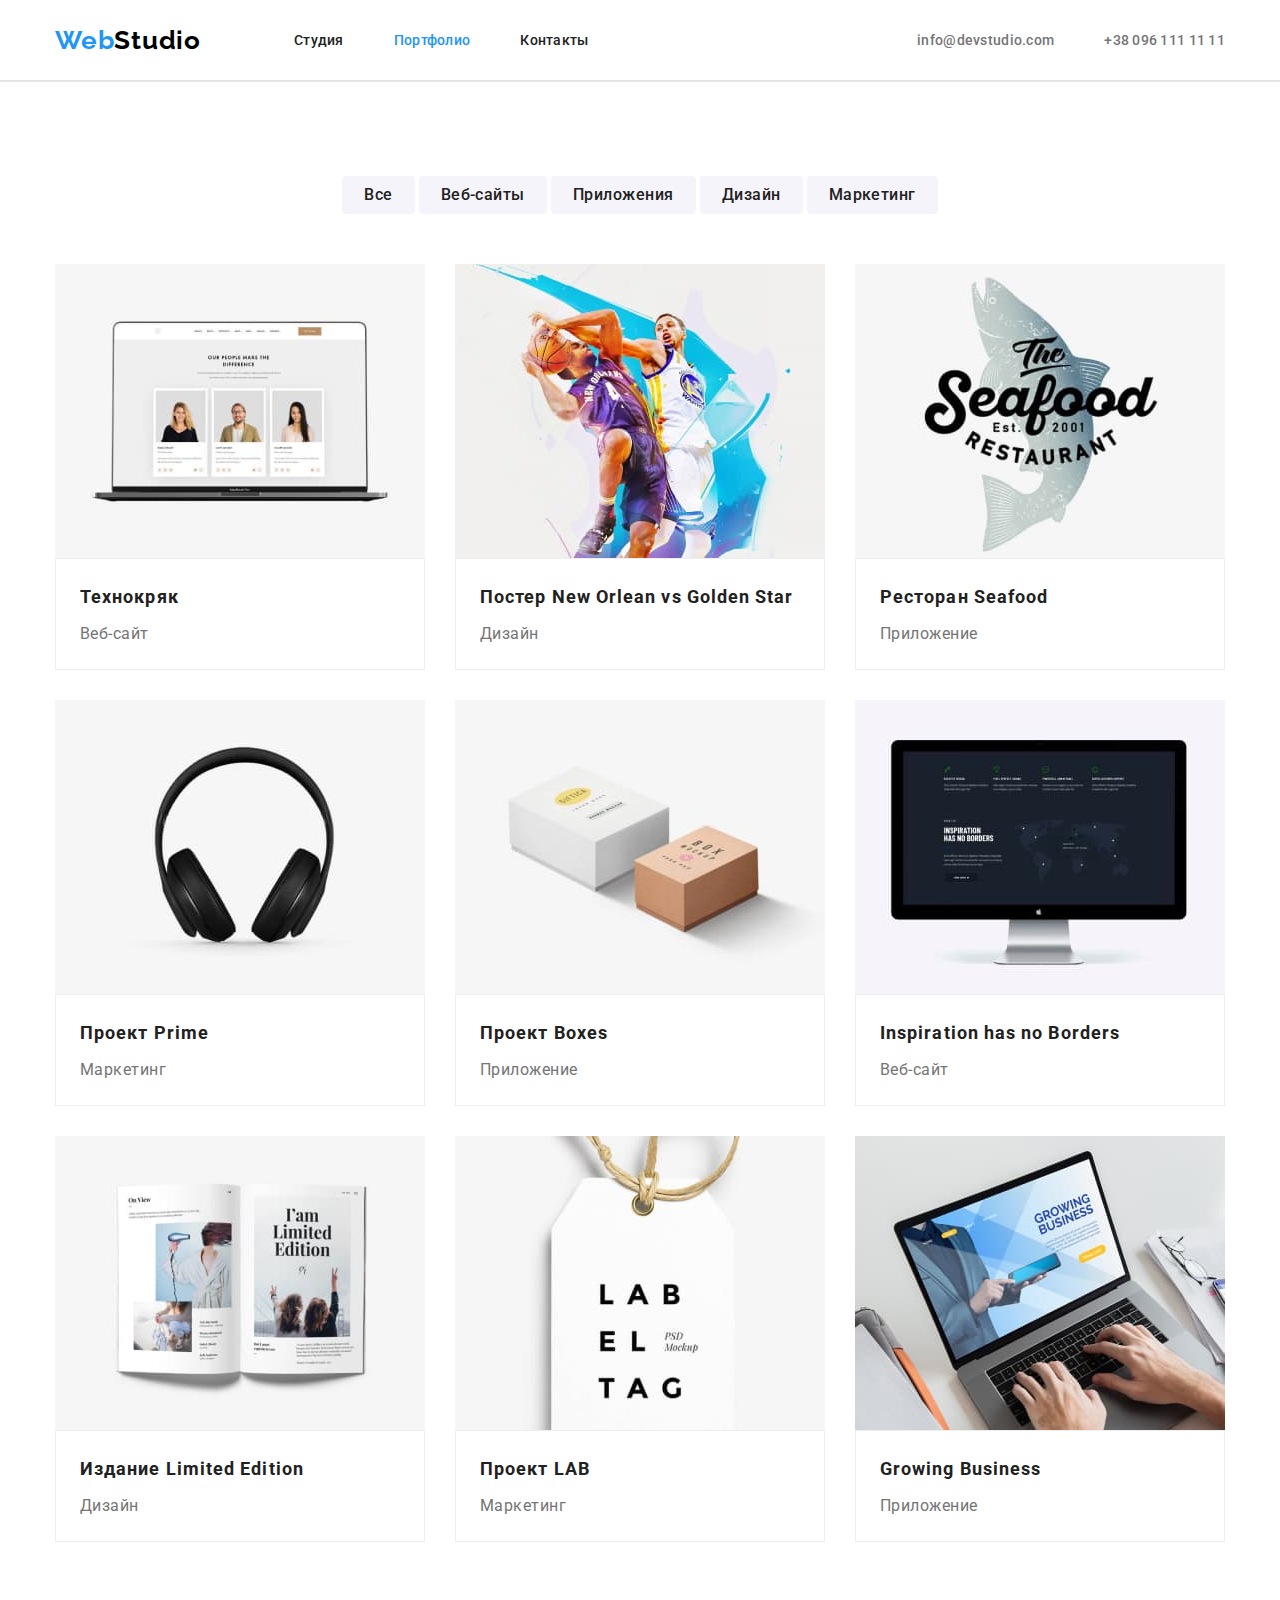
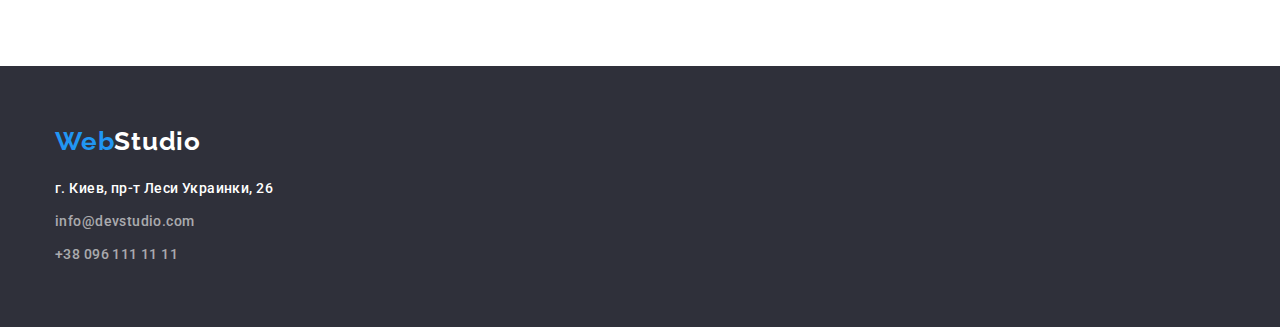
==== commit c0783291: "Внёс правки" ====
--- a/portfolio.html
+++ b/portfolio.html
@@ -1,10 +1,9 @@
 <!DOCTYPE html>
-<html lang="ru">
+<html lang="en">
   <head>
     <meta charset="UTF-8" />
     <meta http-equiv="X-UA-Compatible" content="IE=edge" />
-    <meta name="Portfolio" content="width=device-width, initial-scale=1.0" />
-    <title>Document</title>
+    <meta name="viewport" content="width=device-width, initial-scale=1.0" />
     <link
       rel="stylesheet"
       href="https://cdnjs.cloudflare.com/ajax/libs/modern-normalize/1.0.0/modern-normalize.min.css"
@@ -16,168 +15,128 @@
       rel="stylesheet"
     />
     <link rel="stylesheet" href="./css/style.css" />
+    <title>Portfolio</title>
   </head>
   <body>
-    <!-- Шапка -->
     <header class="header">
-      <div class="container">
+      <div class="head container main-nav">
+        <a href="./index.html" class="logo"
+          ><span class="logo blue">Web</span>Studio</a
+        >
         <nav class="nav-box">
-          <a href="index.html" class="logo"
-            ><span class="logo blue">Web</span>Studio</a
-          >
-          <ul class="header-link">
-            <li class="itemlinks">
-              <a href="" class="link active">Студия</a>
+          <ul class="nav-links">
+            <li class="item">
+              <a href="./index.html" class="link">Студия</a>
             </li>
-            <li class="itemlinks">
-              <a href="./portfolio.html" class="link">Портфолио</a>
+            <li class="item">
+              <a href="./portfolio.html" class="link active">Портфолио</a>
             </li>
-            <li class="itemlinks"><a href="" class="link">Контакты</a></li>
+            <li class="item"><a href="" class="link">Контакты</a></li>
           </ul>
         </nav>
-        <ul class="adress">
+        <ul class="adress links">
           <li class="item adress">
-            <a href="mailto:info@devstudio.com" class="mail-phone"
+            <a href="mailto:info@devstudio.com" class="adress"
               >info@devstudio.com</a
             >
           </li>
           <li class="item adress">
-            <a href="callto:+380961111111" class="mail-phone"
-              >+38 096 111 11 11</a
-            >
+            <a href="tel:+380961111111" class="adress">+38 096 111 11 11</a>
           </li>
         </ul>
       </div>
     </header>
-    <!-- Мейн -->
     <main>
-      <section class="section">
-        <div class="portfolio-box">
-          <h1 class="portfolio-title">Categories</h1>
-          <ul class="portfolio-list portfolio-button-list">
-            <li class="button-item">
-              <button type="button" class="portfolio-button active">Все</button>
-            </li>
-            <li class="button-item">
-              <button type="button" class="portfolio-button">Веб-сайты</button>
-            </li>
-            <li class="button-item">
-              <button type="button" class="portfolio-button">Приложения</button>
-            </li>
-            <li class="button-item">
-              <button type="button" class="portfolio-button">Дизайн</button>
-            </li>
-            <li class="button-item">
-              <button type="button" class="portfolio-button">Маркетинг</button>
-            </li>
+      <section class="portfolio">
+        <div class="container">
+          <h1 class="portfolio-header">Партфолио</h1>
+          <ul class="portfolio-btn-list">
+            <button type="button" class="portfolio-btn">Все</button>
+            <button type="button" class="portfolio-btn">Веб-сайты</button>
+            <button type="button" class="portfolio-btn">Приложения</button>
+            <button type="button" class="portfolio-btn">Дизайн</button>
+            <button type="button" class="portfolio-btn">Маркетинг</button>
           </ul>
-          <ul class="portfolio-list exemple">
-            <li class="portfolio-item">
-              <img
-                src="./images/website.jpg"
-                alt="Веб-сайт"
-                width="370"
-                class="card-image no-gap"
-              />
-              <div class="card-border">
-                <h3 class="exemple-header">Технокряк</h3>
+          <ul class="list portfolio">
+            <li class="flex-items">
+              <div class="portfolio-box-shadow">
+              <img src="./images/website.jpg" alt="Ноутбук" width="370px" class="no-gap"/>
+              <div class=portfolio-border>
+                <h2 class="portfolio-title">Технокряк</h2>
                 <p class="portfolio-paragraph">Веб-сайт</p>
               </div>
+              </div>
             </li>
-            <li class="portfolio-item">
-              <img
-                src="./images/poster.jpg"
-                alt="Два баскетболиста на постере"
-                width="370"
-                class="card-image no-gap"
-              />
-              <div class="card-border">
-                <h3 class="exemple-header">Постер New Orlean vs Golden Star</h3>
+            <li class="flex-items">
+              <div class="portfolio-box-shadow">
+              <img src="./images/poster.jpg" alt="Постер" width="370px" class="no-gap"/>
+              <div class="portfolio-border">
+              <h2 class="portfolio-title">Постер New Orlean vs Golden Star</h2>
+              <p class="portfolio-paragraph">Дизайн</p>
+              </div>
+              </div>
+            </li>
+            <li class="flex-items">
+              <div class="portfolio-box-shadow">
+              <img src="./images/seafood.jpg" alt="Логотип" width="370px" class="no-gap"/>
+              <div class=portfolio-border>
+                <h2 class="portfolio-title">Ресторан Seafood</h2>
+                <p class="portfolio-paragraph">Приложение</p>
+              </div>
+              </div>
+            </li class="flex-items">
+            <li class="flex-items">
+              <div class="portfolio-box-shadow">
+              <img src="./images/headphones.jpg" alt="Наушники" width="370px" class="no-gap"/>
+              <div class=portfolio-border>
+                <h2 class="portfolio-title">Проект Prime</h2>
+                <p class="portfolio-paragraph">Маркетинг</p>
+              </div>
+              </div>
+            </li>
+            <li class="flex-items">
+              <div class="portfolio-box-shadow">
+              <img src="./images/boxes.jpg" alt="Коробки" width="370px" class="no-gap"/>
+              <div class=portfolio-border>
+                <h2 class="portfolio-title">Проект Boxes</h2>
+                <p class="portfolio-paragraph">Приложение</p>
+              </div>
+              </div>
+            </li>
+            <li class="flex-items">
+              <div class="portfolio-box-shadow">
+              <img src="./images/scndwebsite.jpg" alt="Монитор" width="370px" class="no-gap"/>
+              <div class=portfolio-border>
+                <h2 class="portfolio-title">Inspiration has no Borders</h2>
+                <p class="portfolio-paragraph">Веб-сайт</p>
+              </div>
+              </div>
+            </li>
+            <li class="flex-items">
+              <div class="portfolio-box-shadow">
+              <img src="./images/magazine.jpg" alt="Журнал" width="370px" class="no-gap"/>
+              <div class=portfolio-border>
+                <h2 class="portfolio-title">Издание Limited Edition</h2>
                 <p class="portfolio-paragraph">Дизайн</p>
               </div>
+              </div>
             </li>
-            <li class="portfolio-item">
-              <img
-                src="./images/seafood.jpg"
-                alt="Лого ресторана"
-                width="370"
-                class="card-image no-gap"
-              />
-              <div class="card-border">
-                <h3 class="exemple-header">Ресторан Seafood</h3>
+            <li class="flex-items">
+              <div class="portfolio-box-shadow">
+              <img src="./images/lab.jpg" alt="Бирка" width="370px" class="no-gap"/>
+              <div class=portfolio-border>
+                <h2 class="portfolio-title">Проект LAB</h2>
+                <p class="portfolio-paragraph">Маркетинг</p>
+              </div>
+              </div>
+            </li>
+            <li class="flex-items">
+              <div class="portfolio-box-shadow">
+              <img src="./images/business.jpg" alt="Ноутбук" width="370px" class="no-gap"/>
+              <div class=portfolio-border>
+                <h2 class="portfolio-title">Growing Business</h2>
                 <p class="portfolio-paragraph">Приложение</p>
               </div>
-            </li>
-            <li class="portfolio-item">
-              <img
-                src="./images/headphones.jpg"
-                alt="Наушники"
-                width="370"
-                class="card-image no-gap"
-              />
-              <div class="card-border">
-                <h3 class="exemple-header">Проект Prime</h3>
-                <p class="portfolio-paragraph">Маркетинг</p>
-              </div>
-            </li>
-            <li class="portfolio-item">
-              <img
-                src="./images/boxes.jpg"
-                alt="Две коробки"
-                width="370"
-                class="card-image no-gap"
-              />
-              <div class="card-border">
-                <h3 class="exemple-header">Проект Boxes</h3>
-                <p class="portfolio-paragraph">Приложение</p>
-              </div>
-            </li>
-            <li class="portfolio-item">
-              <img
-                src="./images/scndwebsite.jpg"
-                alt="Второй веб-сайт"
-                width="370"
-                class="card-image no-gap"
-              />
-              <div class="card-border">
-                <h3 class="exemple-header">Inspiration has no Borders</h3>
-                <p class="portfolio-paragraph">Веб-сайт</p>
-              </div>
-            </li>
-            <li class="portfolio-item">
-              <img
-                src="./images/magazine.jpg"
-                alt="Журнал"
-                width="370"
-                class="card-image no-gap"
-              />
-              <div class="card-border">
-                <h3 class="exemple-header">Издание Limited Edition</h3>
-                <p class="portfolio-paragraph">Дизайн</p>
-              </div>
-            </li>
-            <li class="portfolio-item">
-              <img
-                src="./images/lab.jpg"
-                alt="Лого LAB"
-                width="370"
-                class="card-image no-gap"
-              />
-              <div class="card-border">
-                <h3 class="exemple-header">Проект LAB</h3>
-                <p class="portfolio-paragraph">Маркетинг</p>
-              </div>
-            </li>
-            <li class="portfolio-item">
-              <img
-                src="./images/business.jpg"
-                alt="Лого LAB"
-                width="370"
-                class="card-image no-gap"
-              />
-              <div class="card-border">
-                <h3 class="exemple-header">Growing Business</h3>
-                <p class="portfolio-paragraph">Приложение</p>
               </div>
             </li>
           </ul>
@@ -185,25 +144,26 @@
       </section>
     </main>
     <footer class="basement">
-      <div class="basement-box">
-        <a href="index.html" class="logo basement">
-          <span class="logo blue">Web</span
-          ><span class="logo white">Studio</span></a
+      <div class="container footer">
+        <a href="./index.html" class="logo footer"
+          ><span class="logo blue">Web</span>Studio</a
         >
         <address>
-          <ul class="footer-adress">
+          <ul class="list adress">
             <li>
-              <a href="https://goo.gl/maps/u381TuipqdCtVo7J7" class="location"
+              <a
+                href="https://goo.gl/maps/HgZWyRMmZcGWvaLQ7"
+                class="footer-adress"
                 >г. Киев, пр-т Леси Украинки, 26</a
               >
             </li>
-            <li class="footer-link">
-              <a href="mailto:info@devstudio.com" class="footer-mail-phone"
+            <li>
+              <a href="mailto:info@devstudio.com" class="footer links"
                 >info@devstudio.com</a
               >
             </li>
-            <li class="footer-link">
-              <a href="callto:+380961111111" class="footer-mail-phone"
+            <li>
+              <a href="tel:+380961111111" class="footer links"
                 >+38 096 111 11 11</a
               >
             </li>
--- a/css/style.css
+++ b/css/style.css
@@ -1,560 +1,407 @@
 :root {
-  --logo-color-black: #000000;
-  --color-blue: #2196f3;
-  --color-hero-header: #ffffff;
-  --any-header-color-: #212121;
-  --color-paragrapgh: #757575;
-  --hero-background-color: #2F303A;
-  --team-section-color: #F5F4FA; 
-
-  --portfolio-button-color: #F5F4FA; 
+  --hero-background: #2f303a;
+  --main-text-color: #757575;
+  --h2-color: #212121;
+  --team-section-color: #f5f4fa;
+  --blue: #2196f3;
+  --black: #000000;
+  --hero-title-color: #ffffff;
+  --basement: #2f303a;
+  --portfolio-border-color: #eeeeee;
 }
 
 body {
   font-family: "roboto", sans-serif;
-  color: var(--color-paragrapgh);
-}
-
-/* Лого */
+  color: var(--main-text-color);
+  font-style: normal;
+}
+
+ul {
+  list-style: none;
+  margin: 0;
+  padding: 0;
+}
+
+a {
+  text-decoration: none;
+}
+
+/* Кнопка  */
+
+.button {
+  cursor: pointer;
+  display: inline-block;
+  color: var(--hero-title-color);
+  font-weight: 700;
+  font-size: 16px;
+  line-height: 1.875;
+  letter-spacing: 0.06em;
+
+  background: #2196f3;
+  box-shadow: 0px 4px 4px rgba(0, 0, 0, 0.15);
+  border-radius: 4px;
+  padding: 10px 32px;
+  border: 2px solid transparent;
+}
+
+/* Контейнер */
+.container {
+  width: 1200px;
+  margin-left: auto;
+  margin-right: auto;
+  padding: 94px 15px;
+}
+
+/* Хедер */
+.header {
+  border-bottom: 2px solid #e5e5e5;
+}
+
 .logo {
   font-family: "Raleway";
   font-weight: 700;
   font-size: 26px;
   line-height: 1.192;
   letter-spacing: 0.03em;
-  color: var(--logo-color-black);
-  text-decoration: none;
-
-  margin-right: 93px;
-  
-}
-
-.blue {
-  color: var(--color-blue);
-  margin-right: 0;
-}
-
-.white {
-  color: var(--color-hero-header);
-}
-
-/* Списки */
-.team-list, .work-list, .benefits-list {
-  list-style: none;
+
+  color: var(--black);
+}
+
+.logo.blue {
+  color: var(--blue);
+}
+
+.link {
+  display: inline-block;
+  padding: 32px 0px;
+  font-weight: 500;
+  font-size: 14px;
+  line-height: 1.142;
+  letter-spacing: 0.02em;
+
+  color: var(--h2-color);
+}
+
+.link:hover,
+.link:focus {
+  color: var(--blue);
+}
+
+.link.active {
+  color: var(--blue);
+}
+
+.adress {
+  font-weight: 500;
+  font-size: 14px;
+  line-height: 1.142;
+  letter-spacing: 0.02em;
+
+  color: var(--main-text-color);
+}
+
+.adress:hover,
+.adress:focus {
+  color: var(--blue);
+}
+
+.head.container {
+  padding: 0px 15px;
+}
+
+.nav-box {
+  display: flex;
+}
+
+.nav-links {
+  display: flex;
   margin-top: 0;
   margin-bottom: 0;
   padding-left: 0;
-}
-
-
-/* !!!Хедер!!! */
-
-.header 
-
-.container {
-display: flex;
-
-
-width: 1200px;
-margin: 0 auto;
-padding: 0px 15px;
-
-border-bottom: 1px solid #ECECEC;
-}
-
-/* Навигация по сайту */
-.header-link {
+  margin-left: 93px;
+}
+
+.adress.links {
+  display: flex;
+
+  margin-left: auto;
+  margin-top: 0;
+  margin-bottom: 0;
+  padding-left: 0;
+}
+
+.head.container.main-nav {
+  display: flex;
+  align-items: center;
+}
+
+.item:not(:first-child) {
+  margin-left: 50px;
+}
+
+.item.adress + .item.adress {
+  margin-left: 50px;
+}
+
+/* Герой */
+.container.hero {
+  padding: 200px 15px;
+}
+
+.hero-section {
+  background-color: var(--hero-background);
+  text-align: center;
+}
+
+.hero-title {
+  color: var(--hero-title-color);
+  width: 696px;
+  font-weight: 900;
+  font-size: 44px;
+  line-height: 1.363;
+
+  margin-left: auto;
+  margin-right: auto;
+  letter-spacing: 0.06em;
+  text-transform: uppercase;
+}
+
+/* Преимущества */
+
+.title {
+  font-weight: 700;
+  font-size: 14px;
+  line-height: 1.142;
+  letter-spacing: 0.03em;
+  text-transform: uppercase;
+
+  color: var(--black);
+
+  margin-top: 0;
+  margin-bottom: 10px;
+}
+
+.paragraph {
+  font-size: 14px;
+  line-height: 1.714;
+  letter-spacing: 0.03em;
+
+  color: var(--main-text-color);
+
+  margin-top: 0;
+  margin-bottom: 0;
+  min-width: 270px;
+}
+
+.benefits.list li:not(:last-child) {
+  margin-right: 30px;
+  margin-left: 0;
+}
+
+.hide {
+  display: none;
+}
+
+.benefits.list {
+  display: flex;
+}
+
+/* Чем мы занимаемся */
+
+.title.second {
+  font-weight: 700;
+  font-size: 36px;
+  line-height: 1.166;
+  letter-spacing: 0.03em;
+  text-align: center;
+
+  color: var(--h2-color);
+
+  margin-bottom: 50px;
+}
+
+.list.services {
+  display: flex;
+}
+
+.list.services li:not(:last-child),
+.list.team li:not(:last-child) {
+  margin-right: 30px;
+}
+
+/* Наша команда */
+
+.list.team {
+  display: flex;
+}
+
+.section.team {
+  background-color: var(--team-section-color);
+}
+
+.title.team {
   font-weight: 500;
-  font-size: 14px;
-  line-height: 1.142;
-  letter-spacing: 0.02em;
-
-  list-style: none;
+  font-size: 16px;
+  line-height: 1.187;
+  text-align: center;
+  white-space: nowrap;
+}
+
+.paragraph.team {
+  font-size: 16px;
+  line-height: 1.187;
+  text-align: center;
+  white-space: nowrap;
+}
+
+.no-gap {
+  display: block;
+}
+
+.border-box {
+  background: var(--hero-title-color);
+  box-shadow: 0px 1px 3px rgba(0, 0, 0, 0.12), 0px 1px 1px rgba(0, 0, 0, 0.14),
+    0px 2px 1px rgba(0, 0, 0, 0.2);
+  border-radius: 0px 0px 4px 4px;
+}
+
+.padding-text {
+  padding: 30px 00px;
+}
+
+/* Футер */
+
+.basement {
+  background-color: var(--basement);
+}
+
+.container.footer {
+  padding: 60px 15px;
+}
+
+.logo.footer {
+  color: var(--hero-title-color);
+  margin-bottom: 20px;
+
+  display: block;
+}
+
+.list.adress li:not(:last-child) {
+  margin-bottom: 9px;
+}
+
+.footer.links {
+  font-style: normal;
+  font-size: 14px;
+  line-height: 1.714;
+  letter-spacing: 0.03em;
+  color: rgba(255, 255, 255, 0.6);
+}
+
+.footer-adress {
+  font-style: normal;
+  font-size: 14px;
+  line-height: 1.714;
+  letter-spacing: 0.03em;
+
+  color: var(--hero-title-color);
+}
+
+.footer-adress:hover,
+.footer.links:hover,
+.footer-adress:focus,
+.footer.links:focus {
+  color: var(--blue);
+}
+
+/* Портфолио  */
+
+.list.portfolio {
+  display: flex;
+  flex-wrap: wrap;
+}
+
+.flex-items {
+  width: calc((100% - 60px) / 3);
+
+  margin-right: 30px;
+  margin-bottom: 30px;
+}
+
+.flex-items:nth-child(3n) {
+  margin-right: 0px;
+}
+
+.flex-items:nth-child(- n + 3) {
+  margin-bottom: 0px;
+}
+
+.portfolio-border {
+  border: 1px solid var(--portfolio-border-color);
+  padding: 20px 24px;
+}
+
+.portfolio-box-shadow:hover,
+.portfolio-box-shadow:focus {
+  border: 1px solid var(--portfolio-border-color);
+  box-shadow: 0px 1px 1px rgba(0, 0, 0, 0.12), 0px 4px 4px rgba(0, 0, 0, 0.06),
+    1px 4px 6px rgba(0, 0, 0, 0.16);
+}
+
+.portfolio-title {
+  margin-top: 0;
+  margin-bottom: 4px;
+  white-space: nowrap;
+
+  font-weight: 700;
+  font-size: 18px;
+  line-height: 2;
+  letter-spacing: 0.06em;
+
+  color: var(--h2-color);
+}
+
+.portfolio-paragraph {
+  white-space: nowrap;
   margin-top: 0;
   margin-bottom: 0;
 
-  padding-left: 0;
-
-  display: flex;
-}
-
-
-.item.links {
-    padding: 32px 0px;
-}
-
-.itemlinks:not(:last-child){
-  margin-right: 50px;
-}
-
-
-.nav-box {
-  display: flex;
-  align-items: center;
-}
-
-.link,
-.link:visited {
-  color: var(--any-header-color-);
-
-  text-decoration: none;
-}
-
-.link:hover,
-.link:focus {
-  color: var(--color-blue);
-}
-
-.link.active {
-  color: var(--color-blue);
-}
-
-/* Adress */
-
-.adress {
-  font-weight: 500;
-  font-size: 14px;
-  line-height: 1.142;
-  letter-spacing: 0.02em;
-  list-style: none;
-
-  padding-left: 0;
-  margin-top: 0;
-  margin-bottom: 0;
-
-  display: flex;
-  margin-left: auto;
-}
-
-.item.adress {
-  padding: 32px 0px;
-}
-
-.item.adress:not(:lastchild){
-  margin-right: 50px;
-}
-
- .mail-phone{
-  display: inline-block;
-  color:   color: var(--color-paragrapgh);
-  text-decoration: none;
-}
-
-
-.mail-phone:hover,
-.mail-phone:focus {
-  color: var(--color-blue);
-}
-
-/* !!!Mейн!!! */
-
-.section {
-  padding: 94px 0px;
-}
-
-/* Секция герой */
-
-/* Фон */
-.hero {
-  background-color: var(--hero-background-color);
-}
-
-/* Коробка */
-.hero-box {
-  width: 1200px;
-  margin-right: auto;
-  margin-left: auto;
-  padding: 0px 15px;
-  text-align: center;
-}
-
-/* Заголовок */
-.hero-title {
-font-weight: 900;
-font-size: 44px;
-line-height: 1.363;
-color: var(--color-hero-header);
-
-letter-spacing: 0.06em;
-text-transform: uppercase;
-
-margin-top: 0;
-margin-bottom: 30px;
-margin-left: auto;
-margin-right: auto;
-width: 696px;
-}
-
-/* Кнопка */
-.button {
-  box-shadow: 0px 4px 4px rgba(0, 0, 0, 0.15);
-  border-radius: 4px;
-
-  background-color: var(--color-blue);
-  color: var(--color-hero-header);
-  font-weight: 700;
   font-size: 16px;
   line-height: 1.875;
-  border: 2px solid transparent;
+  letter-spacing: 0.03em;
+  color: var(--main-text-color);
+}
+
+.portfolio-header {
+  display: none;
+}
+
+.portfolio-btn {
+  font-family: "Roboto";
+  font-weight: 500;
+  font-size: 16px;
+  line-height: 1.625;
+  text-align: center;
+  letter-spacing: 0.03em;
+  color: var(--h2-color);
 
   display: inline-block;
-  padding: 10px 32px 10px 32px;
-  text-align: center;
-  letter-spacing: 0.06em;
-
-
-  cursor: pointer;
-}
-
-/* Секция преимущества */
-.benefits-list {
-display: flex;
-}
-
-.benefits.item {
-  max-width: 270px;
-}
-
-.benefits.item:not(:last-child){
-  margin-right: 30px;
-}
-
-.benefits-box {
-
-  width: 1200px;
-  padding: 0px 15px;
-  margin-left: auto;
-  margin-right: auto;
-
-}
-
-.item:not(:last-child){
-  margin-right: 30px;
-}
-
-
-
-/* Заголовок */
-.benefits-title {
-  color: transparent;
-  margin-top: 0;
-  margin-bottom: 0;
-  
-}
-
-.benefits-header{
-font-weight: 700;
-font-size: 14px;
-line-height: 1.142;
-letter-spacing: 0.03em;
-text-transform: uppercase;
-color: var(--any-header-color-);
-margin-top: 0;
-margin-bottom: 10px;
-}
-
-/* Параграф */
-.benefits-paragraph {
-font-size: 14px;
-line-height: 24px;
-letter-spacing: 0.03em;
-color:var(--color-paragrapgh);
-
-
-margin-top: 0;
-margin-bottom: 0;
-min-width: 270px;
-}
-
-/* Секция - чем мы занимаемся */
-.picture-box {
-
-
-
-  width: 1200px;
-  padding: 0px 15px;
-  margin: 0 auto;
-}
-
-.work-list {
-  display: flex;
-  padding-left: 0;
-}
-
-
-.item.picture:not(:lastchild) {
-  margin-right: 30px;
-}
-
-.item.picture.box {
-  background: #FFFFFF;
-  box-shadow: 0px 1px 3px rgba(0, 0, 0, 0.12), 0px 1px 1px rgba(0, 0, 0, 0.14), 0px 2px 1px rgba(0, 0, 0, 0.2);
-  border-radius: 0px 0px 4px 4px;
-  white-space: nowrap;
-}
-
-/* Заголовок  */
-.scndheader {
-font-weight: 700;
-font-size: 36px;
-line-height: 0.857;
-text-align: center;
-letter-spacing: 0.03em;
-color: var(--any-header-color-);
-
-margin-bottom: 50px;
-}
-
-/* Секция - команда */
-
-.team-border {
-padding: 30px 60px;
-}
-
-.team-section {
-background-color: var(--team-section-color);
-}
-
-.team-box {
-width: 1200px;
-margin: 0 auto;
-padding: 0px 15px;
-}
-
-.team-list {
-  display: flex;
-}
-
-/* Заголовок */
-.scndheader.team {
+  background-color: var(--team-section-color);
+  border-radius: 4px;
+  padding: 6px 22px;
+
+  border: 0;
+}
+
+.portfolio-btn:hover,
+.portfolio-btn:focus {
+  color: var(--hero-title-color);
+  background: var(--blue);
+  box-shadow: 0px 3px 1px rgba(0, 0, 0, 0.1), 0px 1px 2px rgba(0, 0, 0, 0.08),
+    0px 2px 2px rgba(0, 0, 0, 0.12);
+}
+
+.portfolio-btn-list {
   margin-bottom: 50px;
-}
-
-/* Имена */
-.names {
-font-weight: 500;
-font-size: 16px;
-line-height: 0.842;
-letter-spacing: 0.03em;
-color: var(--any-header-color-);
-
-margin-top: 0;
-margin-bottom: 10px;
-text-align: center;
-
-}
-
-/* Должность */
-.position {
-font-size: 16px;
-line-height: 0.842;
-letter-spacing: 0.03em;
-color: var(--color-paragrapgh);
-
-margin-top: 0;
-margin-bottom: 0;
-text-align: center;
-}
-
-/* Футер */
-.basement-box {
-  width: 1200px;
-  padding: 0px 15px;
-  margin-left: auto;
-  margin-right: auto;
-}
-
-/* Фон */
-.basement {
-  background-color: var(--hero-background-color);
-  padding: 60px 0px;
-}
-
-.logo.basement {
-  display: inline-block;
-  padding-bottom: 0;
-  padding-top: 0;
-  margin-bottom: 20px;
-  
-}
-
-.footer-adress {
-font-style: normal;
-font-size: 14px;
-line-height: 1.714;
-letter-spacing: 0.03em;
-list-style: none;
-
-
-display: inline-block;
-padding-left: 0;
-}
-
-.footer-mail-phone {
-  color: rgba(255, 255, 255, 0.6);
-  text-decoration: none;
-}
-
-.footer-mail-phone:not(:last-child){
-  margin-bottom: 9px;
-}
-
-.footer-link:not(:last-child){
-  margin-bottom: 9px;
-}
-
-.location {
-font-style: normal;
-font-size: 14px;
-line-height: 1.714;
-letter-spacing: 0.03em;
-color: var(--color-hero-header);
-text-decoration: none;
-
-display:inline-block;
-}
-
-.location:hover, 
-.location:focus, 
-.footer-mail-phone:hover, 
-.footer-mail-phone:focus {
-color: var(--color-blue);
-}
-
-
-
-
-
-  /* !!!Портфолио!!! */
-
-  /* Бокс */
-  .portfolio-box {
-  width: 1200px;
-  padding: 0px 15px;
-  margin-left: auto;
-  margin-right: auto;
-  }
-
-  /* Список */
- .portfolio-list {
-  list-style: none;
-
-  display: flex;
-  flex-wrap: wrap;
-  justify-content: center;
-  align-items: ;
-  padding-left: 0;
-  margin-bottom: 0;
-  margin-top: 0;
-}
-
-
-/* Заголовок */
-.portfolio-title {
-  margin-top: 0;
-  margin-bottom: 0;
-  text-align: center;
-  color: transparent;
-}
-
-/* Всё что связано с кнопками */
-.portfolio-button-list {
-  margin-bottom: 50px;
-}
-
-/* Сама кнопка */
-.portfolio-button {
-padding: 6px 22px;
-
-background: var(--portfolio-button-color);
-border-radius: 4px;
-
-border: 2px solid transparent;
-
-font-weight: 500;
-font-size: 16px;
-line-height: 1.625;
-
-text-align: center;
-letter-spacing: 0.03em;
-
-color: var(--any-header-color-);
-}
-
-.button-item:not(:last-child){
-  margin-right: 8px;
-}
-
-.portfolio-button.active {
-  background:var(--color-blue);
-
-  box-shadow: 0px 3px 1px rgba(0, 0, 0, 0.1), 0px 1px 2px rgba(0, 0, 0, 0.08), 0px 2px 2px rgba(0, 0, 0, 0.12);
-  border-radius: 4px;
-
-  color: var(--color-hero-header);
-}
-
-.portfolio-button:hover,
-.portfolio-button:focus {
-  background:var(--color-blue);
-
-  box-shadow: 0px 3px 1px rgba(0, 0, 0, 0.1), 0px 1px 2px rgba(0, 0, 0, 0.08), 0px 2px 2px rgba(0, 0, 0, 0.12);
-  border-radius: 4px;
-  border: 2px solid transparent;
-
-  color: var(--color-hero-header);
-}
-
-/* Примеры работ */
-.portfolio-item{
-  margin-right: 30px; 
-  margin-bottom: 30px;
-  width: calc(100% - 90)/3;
-
-  border: 2px ;
-}
-
-.portfolio-item:nth-child(3n){
-  margin-right: 0;
-}
-
-.portfolio-list.exemple {
-flex-wrap: wrap;
-margin-right: -30px;
-margin-bottom: -30px;
-}
-
-.exemple-header {
-font-weight: 700;
-font-size: 18px;
-line-height: 2;
-letter-spacing: 0.06em;
-color: var(--any-header-color-);
-
-min-width: 322px;
-margin-bottom: 4px;
-margin-top: 0;
-}
-
-.portfolio-paragraph {
-font-size: 16px;
-line-height: 1.875;
-letter-spacing: 0.03em;
-color: var(--color-paragrapgh);
-
-min-width: 322px;
-margin-top: 0px;
-
-}
-
-.card-border {
-  border-left: 2px solid #EEEEEE;
-  border-right: 2px solid #EEEEEE;
-  border-bottom: 2px solid #EEEEEE;
-
-  padding: 20px 24px;
-}
-
-.card-image.no-gap {
-  display: block;
-}+  text-align: center;
+}
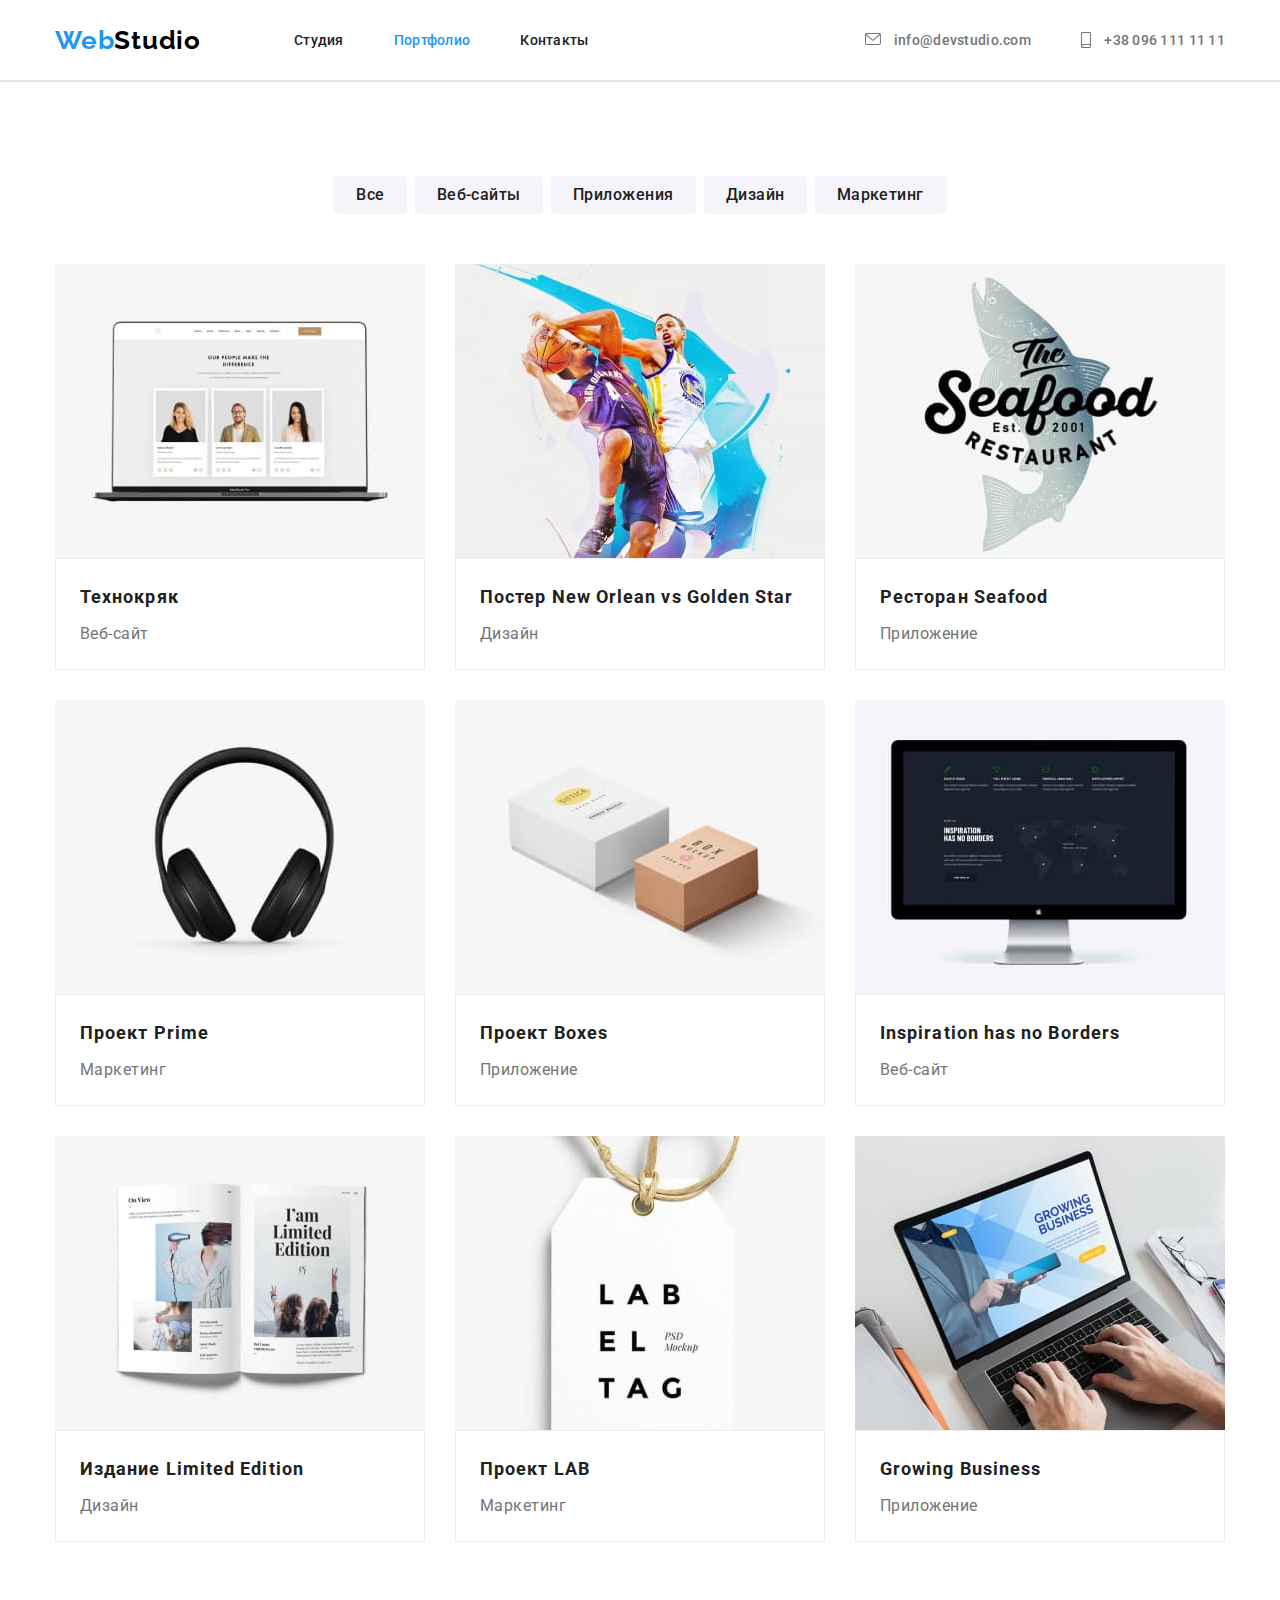
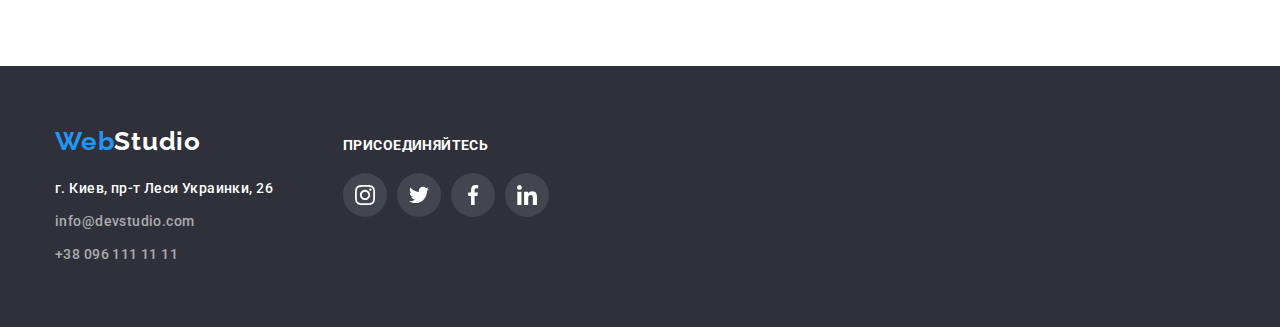
==== commit 1c421708: "ДЗ" ====
--- a/portfolio.html
+++ b/portfolio.html
@@ -35,21 +35,25 @@
           </ul>
         </nav>
         <ul class="adress links">
-          <li class="item adress">
-            <a href="mailto:info@devstudio.com" class="adress"
-              >info@devstudio.com</a
+          <li class="item adress mail">
+            <a href="mailto:info@devstudio.com" class="adress"></a>
+              <svg class="icon-mail" width="16" height="12">
+                <use href="images/SVG/symbol-defs.svg#icon-mail"></use>
+              </svg> info@devstudio.com</a
             >
           </li>
-          <li class="item adress">
-            <a href="tel:+380961111111" class="adress">+38 096 111 11 11</a>
+          <li class="item adress smartphone">
+            <a href="tel:+380961111111" class="adress"> <svg class="icon-smartphone" width="10" height="16">
+                <use href="images/SVG/symbol-defs.svg#icon-smartphone"></use>
+              </svg> +38 096 111 11 11</a>
           </li>
         </ul>
       </div>
     </header>
     <main>
-      <section class="portfolio">
+      <section class="portfolio section">
         <div class="container">
-          <h1 class="portfolio-header">Партфолио</h1>
+          <h1 class="portfolio-header visually-hidden">Партфолио</h1>
           <ul class="portfolio-btn-list">
             <button type="button" class="portfolio-btn">Все</button>
             <button type="button" class="portfolio-btn">Веб-сайты</button>
@@ -58,85 +62,67 @@
             <button type="button" class="portfolio-btn">Маркетинг</button>
           </ul>
           <ul class="list portfolio">
-            <li class="flex-items">
-              <div class="portfolio-box-shadow">
+            <li class="flex-items  portfolio-box-shadow">
               <img src="./images/website.jpg" alt="Ноутбук" width="370px" class="no-gap"/>
               <div class=portfolio-border>
                 <h2 class="portfolio-title">Технокряк</h2>
                 <p class="portfolio-paragraph">Веб-сайт</p>
               </div>
-              </div>
             </li>
-            <li class="flex-items">
-              <div class="portfolio-box-shadow">
+            <li class="flex-items portfolio-box-shadow">
               <img src="./images/poster.jpg" alt="Постер" width="370px" class="no-gap"/>
               <div class="portfolio-border">
               <h2 class="portfolio-title">Постер New Orlean vs Golden Star</h2>
               <p class="portfolio-paragraph">Дизайн</p>
               </div>
-              </div>
             </li>
-            <li class="flex-items">
-              <div class="portfolio-box-shadow">
+            <li class="flex-items portfolio-box-shadow">
               <img src="./images/seafood.jpg" alt="Логотип" width="370px" class="no-gap"/>
               <div class=portfolio-border>
                 <h2 class="portfolio-title">Ресторан Seafood</h2>
                 <p class="portfolio-paragraph">Приложение</p>
               </div>
-              </div>
             </li class="flex-items">
-            <li class="flex-items">
-              <div class="portfolio-box-shadow">
+            <li class="flex-items portfolio-box-shadow">
               <img src="./images/headphones.jpg" alt="Наушники" width="370px" class="no-gap"/>
               <div class=portfolio-border>
                 <h2 class="portfolio-title">Проект Prime</h2>
                 <p class="portfolio-paragraph">Маркетинг</p>
               </div>
-              </div>
             </li>
-            <li class="flex-items">
-              <div class="portfolio-box-shadow">
+            <li class="flex-items portfolio-box-shadow">
               <img src="./images/boxes.jpg" alt="Коробки" width="370px" class="no-gap"/>
               <div class=portfolio-border>
                 <h2 class="portfolio-title">Проект Boxes</h2>
                 <p class="portfolio-paragraph">Приложение</p>
               </div>
-              </div>
             </li>
-            <li class="flex-items">
-              <div class="portfolio-box-shadow">
+            <li class="flex-items portfolio-box-shadow">
               <img src="./images/scndwebsite.jpg" alt="Монитор" width="370px" class="no-gap"/>
               <div class=portfolio-border>
                 <h2 class="portfolio-title">Inspiration has no Borders</h2>
                 <p class="portfolio-paragraph">Веб-сайт</p>
               </div>
-              </div>
             </li>
-            <li class="flex-items">
-              <div class="portfolio-box-shadow">
+            <li class="flex-items portfolio-box-shadow">
               <img src="./images/magazine.jpg" alt="Журнал" width="370px" class="no-gap"/>
               <div class=portfolio-border>
                 <h2 class="portfolio-title">Издание Limited Edition</h2>
                 <p class="portfolio-paragraph">Дизайн</p>
               </div>
-              </div>
             </li>
-            <li class="flex-items">
-              <div class="portfolio-box-shadow">
+            <li class="flex-items portfolio-box-shadow">
               <img src="./images/lab.jpg" alt="Бирка" width="370px" class="no-gap"/>
               <div class=portfolio-border>
                 <h2 class="portfolio-title">Проект LAB</h2>
                 <p class="portfolio-paragraph">Маркетинг</p>
               </div>
-              </div>
             </li>
-            <li class="flex-items">
-              <div class="portfolio-box-shadow">
+            <li class="flex-items portfolio-box-shadow">
               <img src="./images/business.jpg" alt="Ноутбук" width="370px" class="no-gap"/>
               <div class=portfolio-border>
                 <h2 class="portfolio-title">Growing Business</h2>
                 <p class="portfolio-paragraph">Приложение</p>
-              </div>
               </div>
             </li>
           </ul>
@@ -145,30 +131,65 @@
     </main>
     <footer class="basement">
       <div class="container footer">
-        <a href="./index.html" class="logo footer"
-          ><span class="logo blue">Web</span>Studio</a
-        >
-        <address>
-          <ul class="list adress">
-            <li>
-              <a
-                href="https://goo.gl/maps/HgZWyRMmZcGWvaLQ7"
-                class="footer-adress"
-                >г. Киев, пр-т Леси Украинки, 26</a
-              >
+        <div class="footer-box">
+          <a href="./index.html" class="logo footer"
+            ><span class="logo blue">Web</span>Studio</a
+          >
+          <address>
+            <ul class="list adress">
+              <li>
+                <a
+                  href="https://goo.gl/maps/HgZWyRMmZcGWvaLQ7"
+                  class="footer-adress"
+                  >г. Киев, пр-т Леси Украинки, 26</a
+                >
+              </li>
+              <li>
+                <a href="mailto:info@devstudio.com" class="footer links"
+                  >info@devstudio.com</a
+                >
+              </li>
+              <li>
+                <a href="tel:+380961111111" class="footer links"
+                  >+38 096 111 11 11</a
+                >
+              </li>
+            </ul>
+          </address>
+        </div>
+        <div class="social">
+          <h3 class="basement-social-title">присоединяйтесь</h3>
+          <ul class="basement-social-list">
+            <li class="basement-social-item">
+              <a href="" class="footer team-list-link instagram">
+                <svg class="Instagram" width="20" height="20">
+                  <use href="images/SVG/symbol-defs.svg#icon-instagram"></use>
+                </svg>
+              </a>
             </li>
-            <li>
-              <a href="mailto:info@devstudio.com" class="footer links"
-                >info@devstudio.com</a
-              >
+            <li class="basement-social-item">
+              <a href="" class="footer team-list-link twitter">
+                <svg class="Twitter" width="20" height="20">
+                  <use href="images/SVG/symbol-defs.svg#icon-twitter"></use>
+                </svg>
+              </a>
             </li>
-            <li>
-              <a href="tel:+380961111111" class="footer links"
-                >+38 096 111 11 11</a
-              >
+            <li class="basement-social-item">
+              <a href="" class="footer team-list-link facebook">
+                <svg class="Facebook" width="20" height="20">
+                  <use href="images/SVG/symbol-defs.svg#icon-facebook"></use>
+                </svg>
+              </a>
+            </li>
+            <li class="basement-social-item">
+              <a href="" class="footer team-list-link linkedin">
+                <svg class="Linkedin" width="20" height="20">
+                  <use href="images/SVG/symbol-defs.svg#icon-linkedin"></use>
+                </svg>
+              </a>
             </li>
           </ul>
-        </address>
+        </div>
       </div>
     </footer>
   </body>
--- a/css/style.css
+++ b/css/style.css
@@ -8,6 +8,10 @@
   --hero-title-color: #ffffff;
   --basement: #2f303a;
   --portfolio-border-color: #eeeeee;
+  --portfolio-btn-hover-color: #2196f3;
+  --portfolio-btn-hover-shadow: 0px 4px 4px rgba(0, 0, 0, 0.15);
+  --company-border-color: #afb1b8;
+  --clients-border-radius: 4px;
 }
 
 body {
@@ -34,14 +38,16 @@
   color: var(--hero-title-color);
   font-weight: 700;
   font-size: 16px;
-  line-height: 1.875;
+  line-height: 1.88;
   letter-spacing: 0.06em;
 
-  background: #2196f3;
-  box-shadow: 0px 4px 4px rgba(0, 0, 0, 0.15);
+  background: var(--portfolio-btn-hover-color);
+  box-shadow: var(--portfolio-btn-hover-shadow);
   border-radius: 4px;
   padding: 10px 32px;
-  border: 2px solid transparent;
+  border: 0;
+
+  cursor: pointer;
 }
 
 /* Контейнер */
@@ -49,7 +55,26 @@
   width: 1200px;
   margin-left: auto;
   margin-right: auto;
-  padding: 94px 15px;
+  padding: 0px 15px;
+}
+
+.section {
+  padding-top: 94px;
+  padding-bottom: 94px;
+}
+
+/* Убираем видимость */
+.visually-hidden {
+  position: absolute;
+  white-space: nowrap;
+  width: 1px;
+  height: 1px;
+  overflow: hidden;
+  border: 0;
+  padding: 0;
+  clip: rect(0 0 0 0);
+  clip-path: inset(50%);
+  margin: -1px;
 }
 
 /* Хедер */
@@ -96,6 +121,7 @@
   font-size: 14px;
   line-height: 1.142;
   letter-spacing: 0.02em;
+  font-style: normal;
 
   color: var(--main-text-color);
 }
@@ -128,6 +154,7 @@
   margin-top: 0;
   margin-bottom: 0;
   padding-left: 0;
+  cursor: pointer;
 }
 
 .head.container.main-nav {
@@ -143,14 +170,33 @@
   margin-left: 50px;
 }
 
+.icon-mail {
+  margin-right: 10px;
+  fill: currentColor;
+}
+
+.icon-smartphone {
+  margin-right: 10px;
+  fill: currentColor;
+  vertical-align: text-top;
+}
 /* Герой */
-.container.hero {
-  padding: 200px 15px;
-}
 
 .hero-section {
   background-color: var(--hero-background);
   text-align: center;
+  padding-top: 200px;
+  padding-bottom: 200px;
+
+  max-width: 1600px;
+  margin-left: auto;
+  margin-right: auto;
+  background-image: linear-gradient(
+      to right,
+      rgba(47, 48, 58, 0.4),
+      rgba(47, 48, 58, 0.4)
+    ),
+    url(../images/hero-background.jpg);
 }
 
 .hero-title {
@@ -158,8 +204,10 @@
   width: 696px;
   font-weight: 900;
   font-size: 44px;
-  line-height: 1.363;
-
+  line-height: 1.36;
+
+  margin-top: 0;
+  margin-bottom: 30px;
   margin-left: auto;
   margin-right: auto;
   letter-spacing: 0.06em;
@@ -190,23 +238,45 @@
 
   margin-top: 0;
   margin-bottom: 0;
-  min-width: 270px;
-}
-
-.benefits.list li:not(:last-child) {
-  margin-right: 30px;
-  margin-left: 0;
-}
-
-.hide {
-  display: none;
+  max-width: 270px;
 }
 
 .benefits.list {
   display: flex;
+  justify-content: space-between;
+}
+
+.benefits-item::before {
+  content: "";
+  display: block;
+  min-height: 120px;
+  background-color: var(--team-section-color);
+  background-repeat: no-repeat;
+  background-position: center;
+
+  margin-bottom: 30px;
+}
+
+.antenna::before {
+  background-image: url(../images/SVG/antenna.svg);
+}
+
+.clock::before {
+  background-image: url(../images/SVG/clock.svg);
+}
+.diagram::before {
+  background-image: url(../images/SVG/diagram.svg);
+}
+
+.astronaut::before {
+  background-image: url(../images/SVG/astronaut.svg);
 }
 
 /* Чем мы занимаемся */
+
+.section.about {
+  padding-top: 0;
+}
 
 .title.second {
   font-weight: 700;
@@ -222,17 +292,14 @@
 
 .list.services {
   display: flex;
-}
-
-.list.services li:not(:last-child),
-.list.team li:not(:last-child) {
-  margin-right: 30px;
+  justify-content: space-between;
 }
 
 /* Наша команда */
 
 .list.team {
   display: flex;
+  justify-content: space-between;
 }
 
 .section.team {
@@ -266,7 +333,65 @@
 }
 
 .padding-text {
-  padding: 30px 00px;
+  padding: 30px 32px;
+}
+
+.team-list-link {
+  display: inline-block;
+  width: 44px;
+  height: 44px;
+
+  color: #afb1b8;
+  padding: 12px;
+  margin-top: 16px;
+}
+
+.team-list-link:hover {
+  color: var(--hero-title-color);
+  border-radius: 50%;
+  background-color: var(--blue);
+}
+
+.team-list-link:not(:last-child) {
+  margin-right: 10px;
+}
+
+.Instagram,
+.Twitter,
+.Facebook,
+.Linkedin {
+  fill: currentColor;
+}
+
+/* Наши клиенты */
+.clients-title {
+  text-align: center;
+  margin-top: 0;
+  margin-bottom: 50px;
+
+  font-weight: 700;
+  font-size: 36px;
+  line-height: 1.17;
+  letter-spacing: 0.03em;
+
+  color: var(--h2-color);
+}
+
+.clients-list {
+  display: flex;
+  justify-content: space-between;
+}
+
+.clients-list-item {
+  width: 170px;
+
+  border: 1px solid var(--company-border-color);
+  border-radius: var(--clients-border-radius);
+}
+
+.clients-list-link {
+  display: inline-block;
+  padding: 16px 32px;
 }
 
 /* Футер */
@@ -291,7 +416,6 @@
 }
 
 .footer.links {
-  font-style: normal;
   font-size: 14px;
   line-height: 1.714;
   letter-spacing: 0.03em;
@@ -299,7 +423,6 @@
 }
 
 .footer-adress {
-  font-style: normal;
   font-size: 14px;
   line-height: 1.714;
   letter-spacing: 0.03em;
@@ -314,6 +437,47 @@
   color: var(--blue);
 }
 
+.container.footer {
+  display: flex;
+  align-items: baseline;
+}
+
+.social {
+  margin-left: 70px;
+}
+
+.basement-social-title {
+  margin-top: 0;
+  margin-bottom: 20px;
+
+  font-weight: 700;
+  font-size: 14px;
+  line-height: 1.142;
+  letter-spacing: 0.03em;
+  text-transform: uppercase;
+
+  color: var(--hero-title-color);
+}
+
+.footer.team-list-link {
+  margin-top: 0;
+  background-color: rgba(255, 255, 255, 0.1);
+  border-radius: 50%;
+  color: var(--hero-title-color);
+}
+
+.footer.team-list-link:hover {
+  background-color: var(--blue);
+}
+
+.basement-social-item:not(:last-child) {
+  margin-right: 10px;
+}
+
+.basement-social-list {
+  display: flex;
+}
+
 /* Портфолио  */
 
 .list.portfolio {
@@ -372,25 +536,20 @@
   color: var(--main-text-color);
 }
 
-.portfolio-header {
-  display: none;
-}
-
 .portfolio-btn {
   font-family: "Roboto";
   font-weight: 500;
   font-size: 16px;
   line-height: 1.625;
-  text-align: center;
   letter-spacing: 0.03em;
   color: var(--h2-color);
 
-  display: inline-block;
   background-color: var(--team-section-color);
   border-radius: 4px;
   padding: 6px 22px;
 
   border: 0;
+  cursor: pointer;
 }
 
 .portfolio-btn:hover,
@@ -403,5 +562,10 @@
 
 .portfolio-btn-list {
   margin-bottom: 50px;
-  text-align: center;
-}
+  display: flex;
+  justify-content: center;
+}
+
+.portfolio-btn:not(:last-child) {
+  margin-right: 8px;
+}
